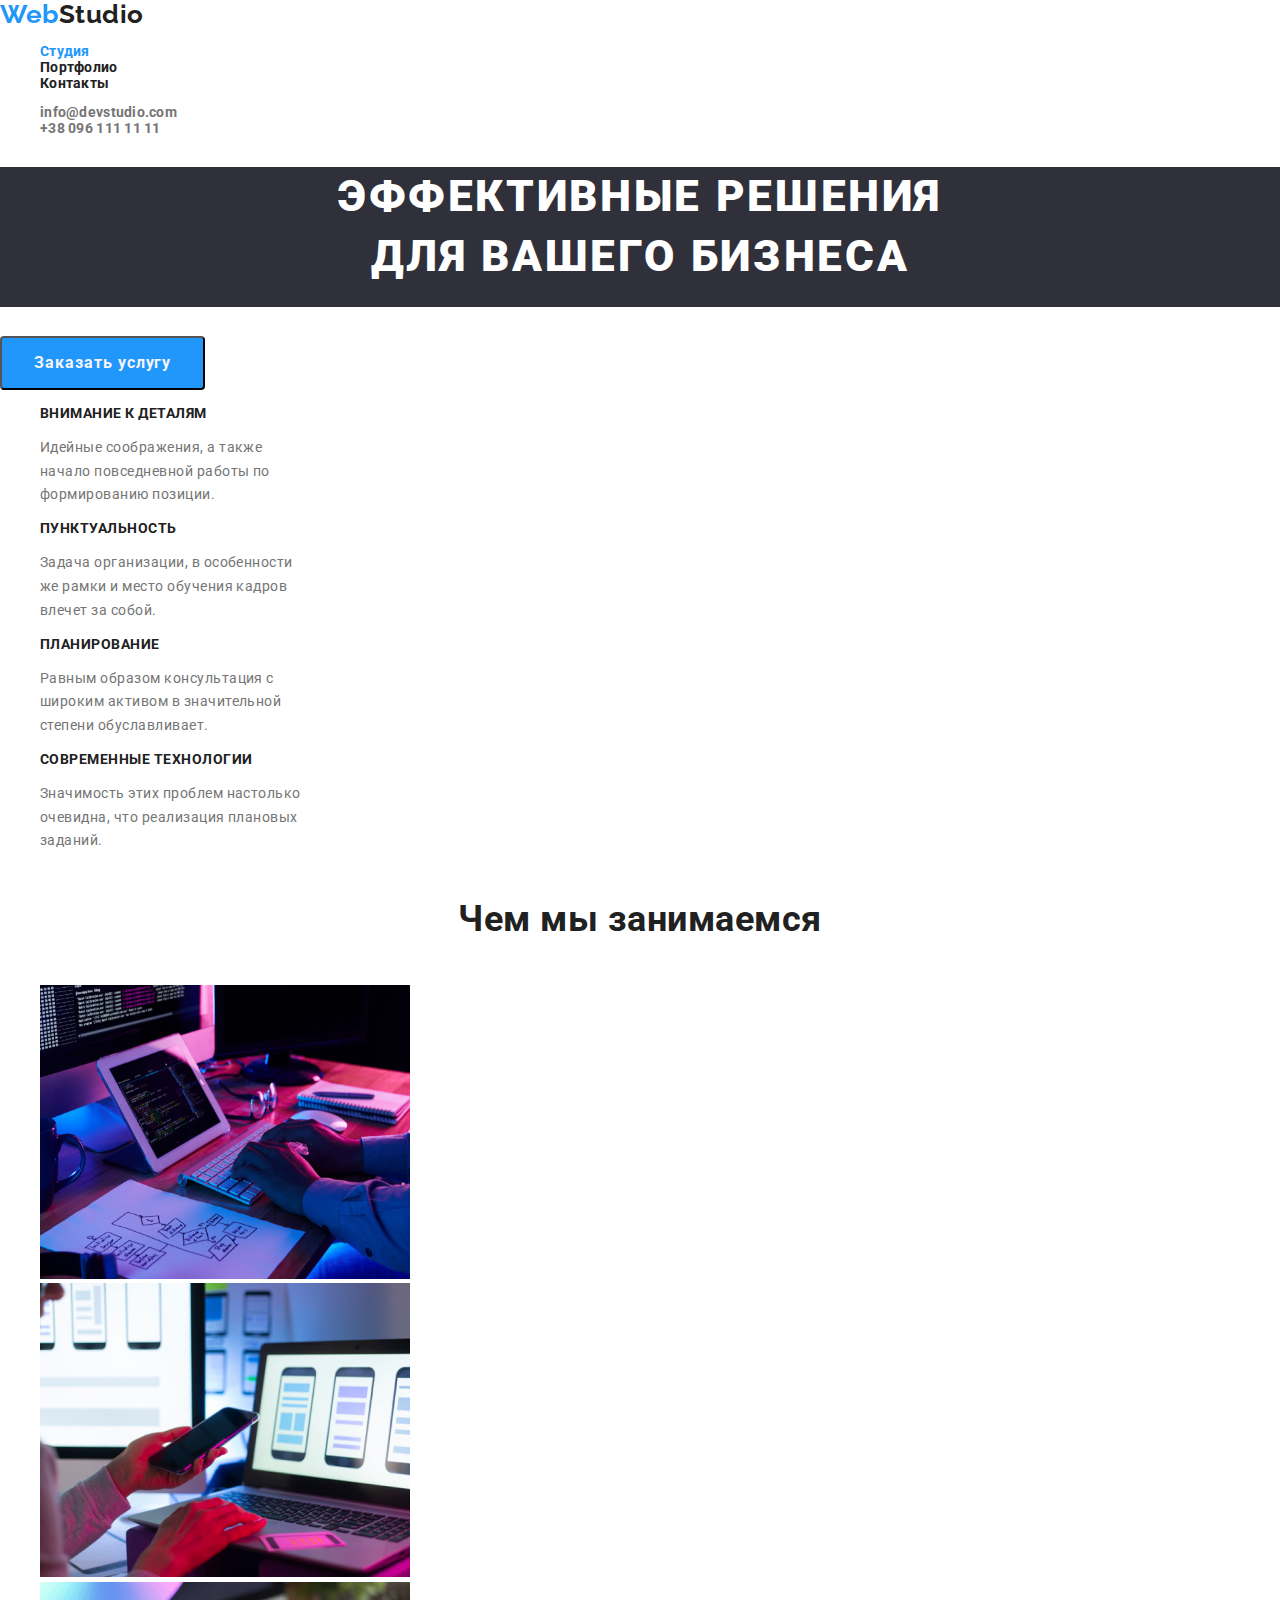
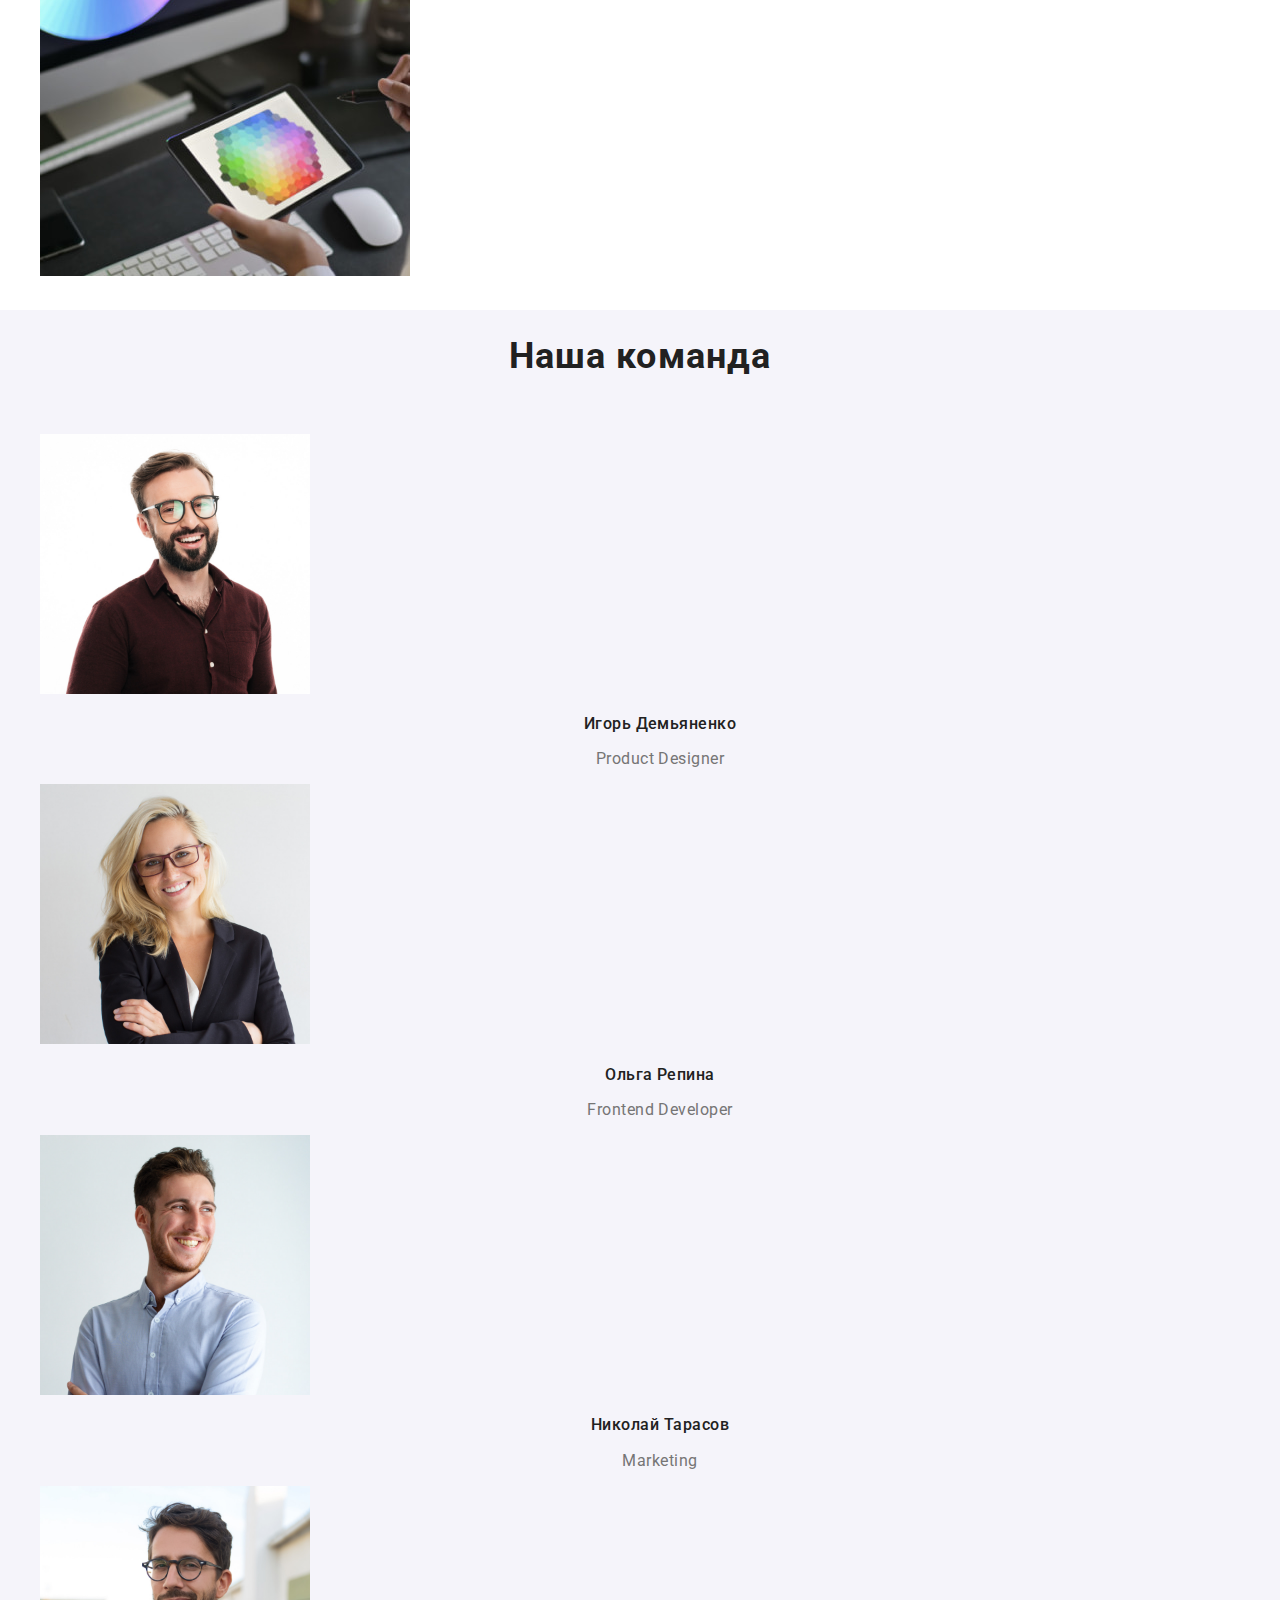
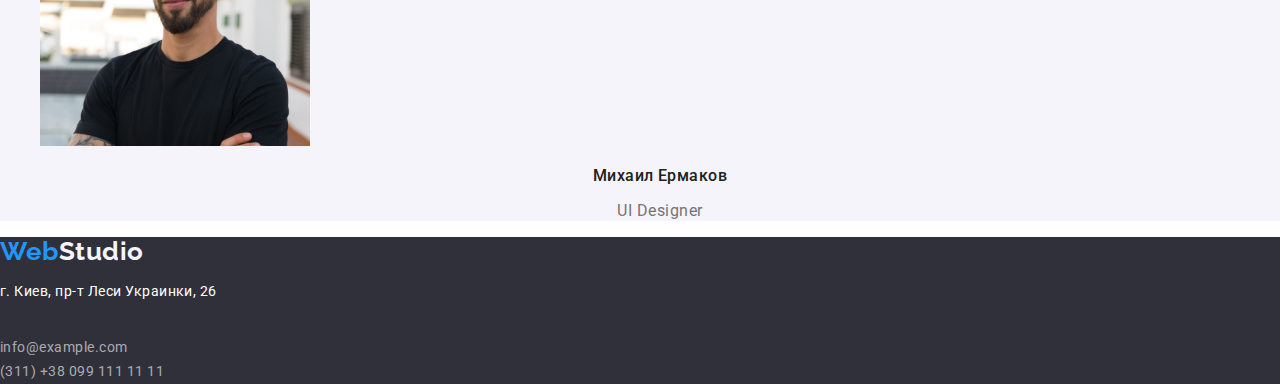
==== docs/index.html @ b43b38a8 "Initial commit" ====
<!DOCTYPE html>
<html lang="ru">
  <head>
    <meta charset="UTF-8" />
    <meta http-equiv="X-UA-Compatible" content="IE=edge" />
    <meta name="viewport" content="width=device-width, initial-scale=1.0" />
    <title>Document</title>
    <link rel="preconnect" href="https://fonts.googleapis.com" />
    <link rel="preconnect" href="https://fonts.gstatic.com" crossorigin />
    <link
      href="https://fonts.googleapis.com/css2?family=Raleway:wght@700&family=Roboto:wght@400;500;700;900&display=swap"
      rel="stylesheet"
    />
    <link
    href="https://cdnjs.cloudflare.com/ajax/libs/modern-normalize/1.1.0/modern-normalize.min.css"
    rel="stylesheet"
  />
    <link rel="stylesheet" href="./css/style.css" />
    <link rel="stylesheet" href="./css/main.css" />
    <link rel="preconnect" href="https://fonts.googleapis.com" />
  </head>
  <body class="body">
    <!-- Шапка сайта -->
    <header class="page-header">
      <nav class="site-nav list">
        <a href="./index.html" class="logo">
          <span class="logo-element">Web</span>Studio
        </a>
        <ul class="list">
          <li>
            <a href="./portfolio.html" class="link current">Студия</a>
          </li>
          <li>
            <a href="./portfolio.html" class="link">Портфолио</a>
          </li>
          <li><a href="#address" class="link">Контакты</a></li>
        </ul>
      </nav>
      <ul class="list">
        <li class="link-contact">
          <a href="mailto:info@devstudio.com">info@devstudio.com</a>
        </li>
        <li class="link-contact">
          <a href="tell:+380961111111">+38 096 111 11 11</a>
        </li>
      </ul>
    </header>
    <!-- Герой -->
    <main>
      <section class="hero">
        <h1 class="hero-title">Эффективные решения <br />для вашего бизнеса</h1>
        <button class="button">Заказать услугу</button>
      </section>
      <!-- Преимущества -->
      <section class="section">
        <ul>
          <li>
            <h3 class="section-title">Внимание к деталям</h3>
            <p class="title">
              Идейные соображения, а также<br />
              начало повседневной работы по<br />
              формированию позиции.
            </p>
          </li>
          <li>
            <h3 class="section-title">Пунктуальность</h3>
            <p class="title">
              Задача организации, в особенности<br />
              же рамки и место обучения кадров<br />
              влечет за собой.
            </p>
          </li>
          <li>
            <h3 class="section-title">Планирование</h3>
            <p class="title">
              Равным образом консультация с<br />
              широким активом в значительной<br />
              степени обуславливает.
            </p>
          </li>
          <li>
            <h3 class="section-title">Современные технологии</h3>
            <p class="title">
              Значимость этих проблем настолько<br />
              очевидна, что реализация плановых<br />
              заданий.
            </p>
          </li>
        </ul>
      </section>
      <!-- Примеры работ -->
      <section class="section">
        <h2 class="service">Чем мы занимаемся</h2>
        <ul>
          <li>
            <img
              src="./img/img.jpg"
              alt="Бекенд и фроненд"
              height="294"
              width="370"
            />
          </li>
          <li>
            <img
              src="./img/box2.jpg"
              alt="Лендинг сайтов"
              height="294"
              width="370"
            />
          </li>
          <li>
            <img
              src="./img/box3.jpg"
              alt="Подбор цветовой палитры"
              height="294"
              width="370"
            />
          </li>
        </ul>
      </section>
      <!-- Наша команда -->
      <section class="team">
        <h2 class="team-title">Наша команда</h2>
        <ul class="team-name">
          <li>
            <img
              src="./img/imghero1.jpg"
              alt="Демьяненко"
              height="260"
              width="270"
            />
            <h3 class="name-title">Игорь Демьяненко</h3>
            <p class="team-job-position">Product Designer</p>
            <ul>
              <li><a href=""></a></li>
              <li><a href=""></a></li>
              <li></li>
            </ul>
          </li>
          <li>
            <img
              src="./img/imghero2.jpg"
              alt="Репина"
              height="260"
              width="270"
            />
            <h3 class="name-title">Ольга Репина</h3>
            <p class="team-job-position">Frontend Developer</p>
            <ul>
              <li></li>
              <li></li>
              <li></li>
            </ul>
          </li>
          <li>
            <img
              src="./img/imghero3.jpg"
              alt="Тарасов"
              height="260"
              width="270"
            />
            <h3 class="name-title">Николай Тарасов</h3>
            <p class="team-job-position">Marketing</p>
            <ul>
              <li></li>
              <li></li>
              <li></li>
            </ul>
          </li>
          <li>
            <img src="./img/hero4.jpg" alt="Ермаков" height="260" width="270" />
            <h3 class="name-title">Михаил Ермаков</h3>
            <p class="team-job-position">UI Designer</p>
            <ul>
              <li></li>
              <li></li>
              <li></li>
            </ul>
          </li>
        </ul>
      </section>
    </main>
    <!-- Футер -->
    <footer>
      <a href="./index.html" class="logo-footer logo">
        <span class="logo-element">Web</span>Studio
      </a>
      <address id="address">
        <p class="address-place">г. Киев, пр-т Леси Украинки, 26</p>
        <br />
        <a href="mailto:info@example.com" class="address">info@example.com</a
        ><br />
        <a href="tel:+380991111111" class="address">(311) +38 099 111 11 11</a>
      </address>
    </footer>
  </body>
</html>
---- docs/css/style.css ----
:root {
   /* background: #FFFFFF;
   background: #212121;
   background: #FFFFFF;
   background: #757575;
   background: #2196F3;
   background: #EEEEEE;
   background: #000000;
   background: #F5F4FA;
   background: #FFFFFF99;
   background: #2F303A;
   background: #ECECEC;
   background: #188CE8;
    */
   --main-font: roboto, sans-serif;
   --secondary-font: raleway, sans-serif;
   --primary-text-color: #212121;
   --secondary-text-color: #757575;
   --title-text-color: #212121;
   --secondary-background-color: #2F303A;
   --accent-color: #2196Fb;
   --primary-white-color: #F5F4FA;
   --background-main-white: #ffffff;
   --address-color: rgba(255, 255, 255, 0.6);
   --hover-button-color: #188CE8;
   --secondary-button-color: #F5F4FA;

}

/* Header */
body {
   font-family: var(--main-font);
   color: var(--primary-text-color);
   background-color: #ffffff;
   letter-spacing: 0.03em; ;
}

.site-nav {
   list-style-type: none;
   font-style: normal;
   font-weight: 500;
   font-size: 14px;
   line-height: 1.14;
   color: var(--title-text-color);

}

a.page-header {
   text-decoration: none;
   display: flex;
   align-items: center;
}

li {
   list-style: none;

}

a {
   color: var(--primary-text-color);
   text-decoration: none;
}

/* Button style */
.button {
   padding-bottom: 20px;
   display: inline-block;
   border-radius: 4px;
   padding: 10px 32px;
   font-family: Roboto;
   font-weight: 700;
   font-size: 16px;
   line-height: 1.87;
   letter-spacing: 0.06em;
   background: var(--accent-color);
   color: var(--primary-white-color);
   cursor: pointer;
}

.button:hover,
.button:focus {
   background: var(--hover-button-color);
   color: var(--primary-white-color);

}

.button.current {
   background-color: var(--accent-color);
}

.filter-button {
   display: inline-block;
   border: 0px;
   border-radius: 4px;
   padding: 6px 22px;
   font-family: Roboto;
   font-weight: 500;
   font-size: 16px;
   line-height: 1.62;
   letter-spacing: 0.03em;
   background: var(--primary-white-color);
   color: var(--primary-text-color);
   cursor: pointer;
}

.filter-button:hover,
.filter-button:focus {
   background: var(--hover-button-color);
   color: var(--primary-white-color);
}

.filter-button.current {
   background-color: var(--accent-color);
}

/* Logo style */

.logo {
   text-decoration: none;
   font-family: var(--secondary-font);
   font-weight: bold;
   font-size: 26px;
   line-height: 1.14;
   letter-spacing: 0.5px;
}

.logo-element {
   color: var(--accent-color);
}

.list {
   font-weight: bold;
   color: var(--primary-text-color);
   font-size: 14px;
   line-height: 1.14;
   letter-spacing: 0.02em;
}

.list:hover,
.list:focus {
   color: #2196Fb;
}


.hero-title {
   padding-bottom: 20px;
   font-weight: 900;
   font-size: 44px;
   line-height: 1.36;
   text-align: center;
   letter-spacing: 0.06em;
   text-transform: uppercase;
   color: var(--background-main-white);
   background-color: var(--secondary-background-color);
 
}
 .section {
    letter-spacing:  0.03em ;

 }
.section-title {
   font-weight: bold;
   font-size: 14px;
   line-height: 1.14;
   text-transform: uppercase;
}

.title {
   color: var(--secondary-text-color);
   font-size: 14px;
   line-height: 1.7;
}

.service {
   font-weight: bold;
   font-size: 36px;
   line-height: 2;
   text-align: center;
}

.link {
   color: var(--title-text-color) ;
   letter-spacing: 0.02em;
}

.link:hover,
.link:focus {
   color: var(--accent-color);
}

.link.current {
   color: var(--accent-color);
}


.link-contact a {
   color: var(--secondary-text-color);
   font-weight: bold;
}

.link-contact:hover,
.link-contact:focus {
   color: var(--accent-color);
}

.link-contact.current {
   color: var(--accent-color);
}

.team {
   background-color: var(--primary-white-color);
   letter-spacing: 0.03em;
}

.team-title {
   font-style: normal;
   font-weight: bold;
   font-size: 36px;
   line-height: 2.6;
   text-align: center;
   letter-spacing: 0.03em;
}

.name-title {
   font-weight: 500;
   font-size: 16px;
   line-height: 1.2;
   text-align: center;
}


.team-job-position {
   color: var(--secondary-text-color);
   font-size: 16px;
   line-height: 1.2;
   text-align: center;
}

/* Footer */
.address-place {
   color: var(--background-main-white);
   font-size: 14px;
   line-height: 1.7;
   font-style: normal;
}

.address {
   font-size: 14px;
   line-height: 1.7;
   color: var(--address-color);
   text-decoration: none;
   font-style: normal;
}
.logo-footer {
   color: var(--primary-white-color);
}
footer {
   color: var(--primary-white-color);
   background-color: var(--secondary-background-color);
   font-family: roboto;
   letter-spacing:  0.03em;
   font-style: normal;
}

/* Portfolio style */
.portfolio-title {
   font-weight: bold;
   font-size: 18px;
   line-height: 2;
   letter-spacing: 0.06em ;
}

.subtitle {
   font-size: 16px;
   line-height: 1.8;
   color: var(--secondary-text-color);
   letter-spacing:  0.03em;
}
.visually-hidden {
   position: absolute;
   width: 1px;
   height: 1px;
   margin: -1px;
   border: 0;
   padding: 0;
   
   white-space: nowrap;
   clip-path: inset(100%);
   clip: rect(0 0 0 0);
   overflow: hidden;
 }
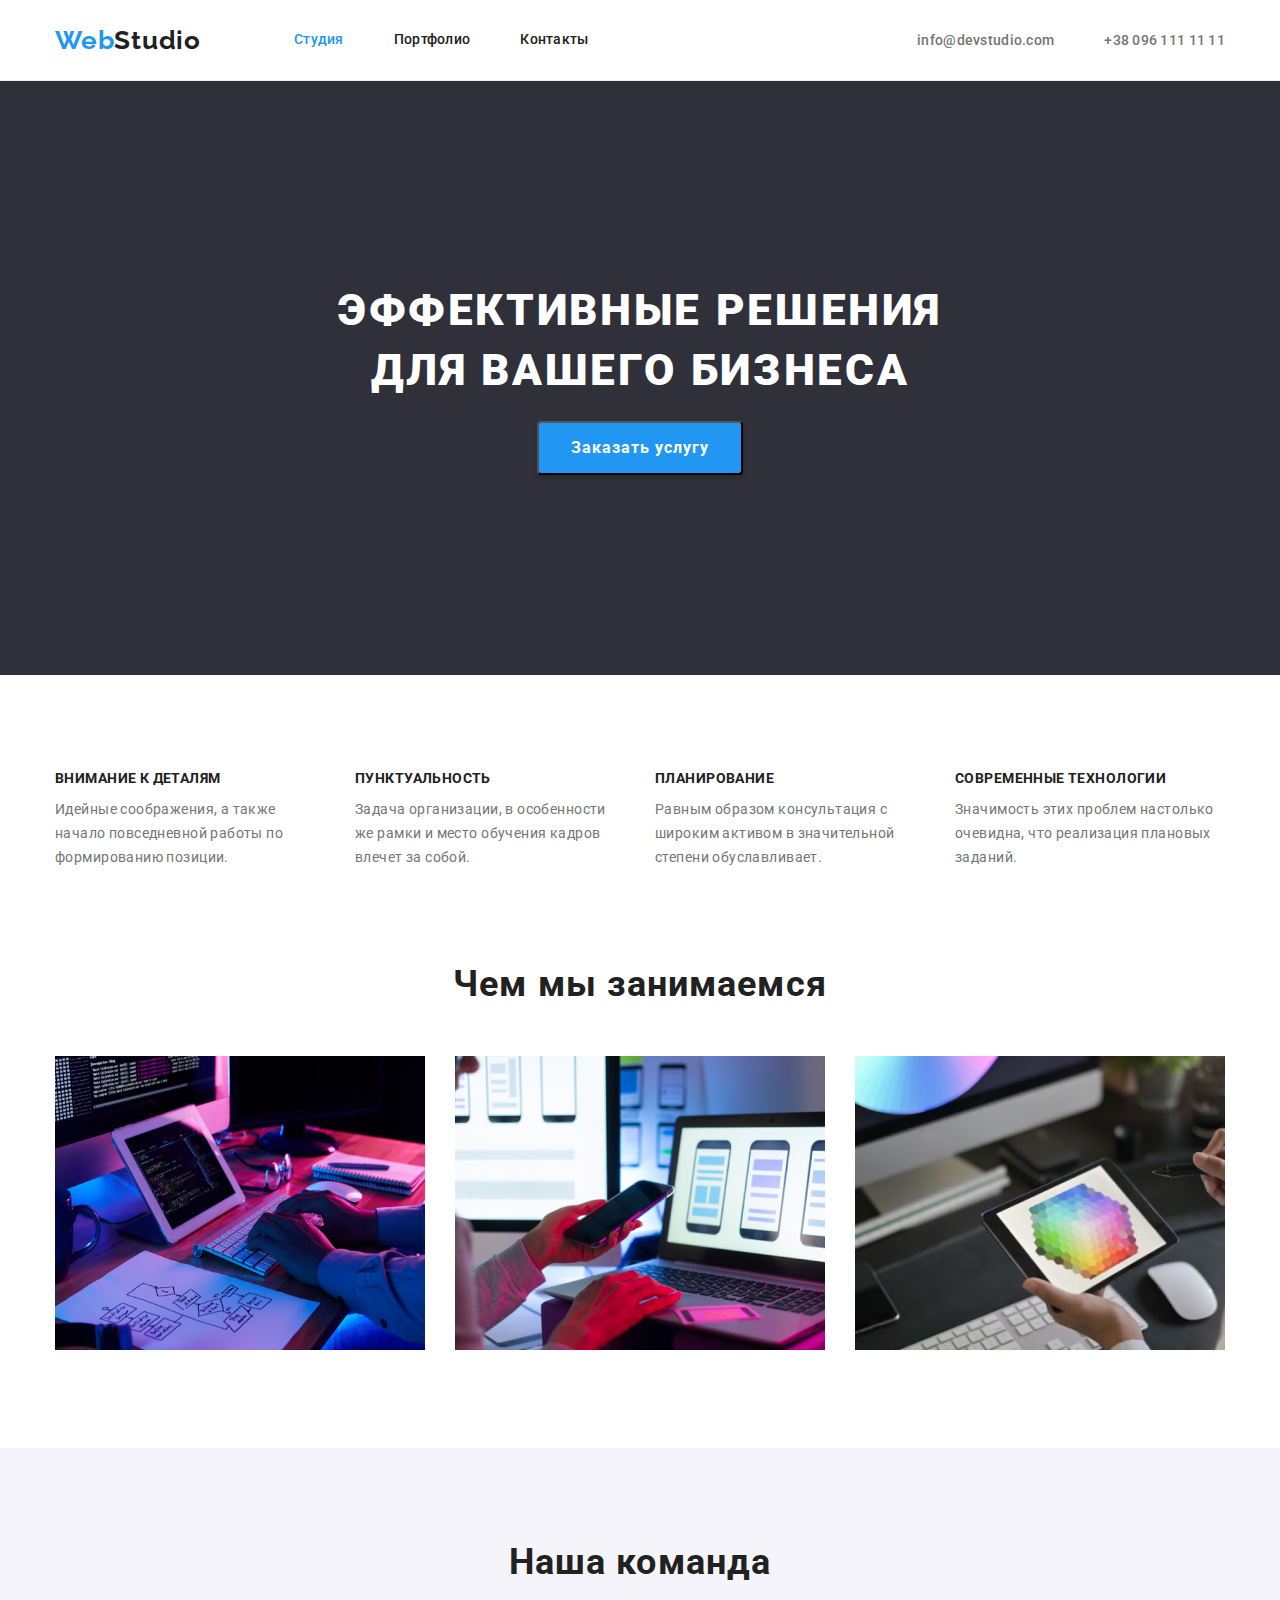
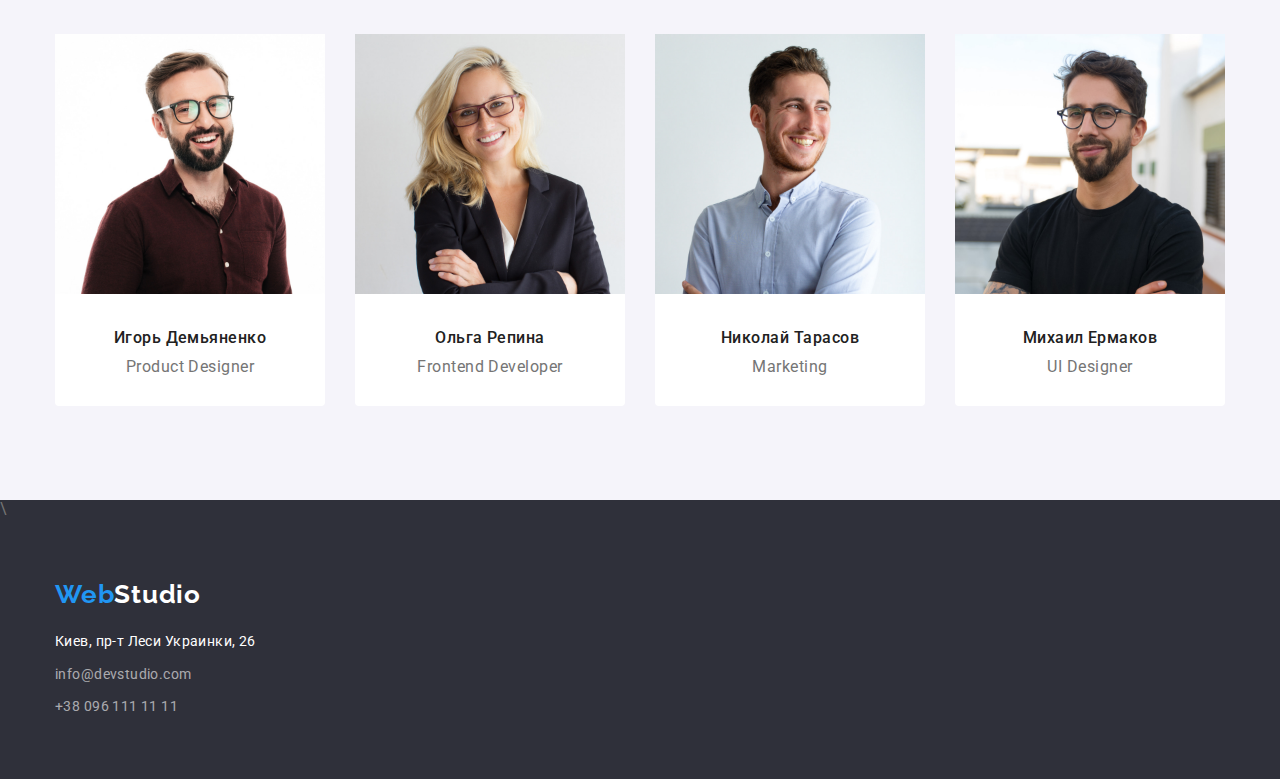
==== commit b78980dd: "position remake" ====
--- a/docs/index.html
+++ b/docs/index.html
@@ -16,182 +16,207 @@
     rel="stylesheet"
   />
     <link rel="stylesheet" href="./css/style.css" />
-    <link rel="stylesheet" href="./css/main.css" />
-    <link rel="preconnect" href="https://fonts.googleapis.com" />
   </head>
-  <body class="body">
+  <body class="pages">
     <!-- Шапка сайта -->
     <header class="page-header">
-      <nav class="site-nav list">
-        <a href="./index.html" class="logo">
-          <span class="logo-element">Web</span>Studio
+      <div class="main-nav conteiner">
+      <nav class="nav-content">
+        <a href="./index.html" lang="en" class="logo logo-header link">
+          <span class="logo-accent">Web</span>Studio
         </a>
-        <ul class="list">
-          <li>
-            <a href="./portfolio.html" class="link current">Студия</a>
-          </li>
-          <li>
-            <a href="./portfolio.html" class="link">Портфолио</a>
-          </li>
-          <li><a href="#address" class="link">Контакты</a></li>
+        <ul class=" nav-list list">
+          <li class="nav-item">
+            <a href="./portfolio.html" class="nav-link link current">Студия</a>
+          </li>
+          <li class="nav-item">
+            <a href="./portfolio.html" class="nav-link link">Портфолио</a>
+          </li>
+          <li class="nav-item"><a href="#address" class="nav-link link">Контакты
+          </a>
+        </li>
         </ul>
       </nav>
-      <ul class="list">
-        <li class="link-contact">
-          <a href="mailto:info@devstudio.com">info@devstudio.com</a>
+      <ul class="info-list list">
+        <li class="info-item">
+          <a href="mailto:info@devstudio.com" class=" info-link link">info@devstudio.com</a>
         </li>
-        <li class="link-contact">
-          <a href="tell:+380961111111">+38 096 111 11 11</a>
+        <li class="info-item list">
+          <a href="tell:+380961111111" class="info-link link">+38 096 111 11 11</a>
         </li>
       </ul>
+    </div>
     </header>
-    <!-- Герой -->
-    <main>
-      <section class="hero">
-        <h1 class="hero-title">Эффективные решения <br />для вашего бизнеса</h1>
-        <button class="button">Заказать услугу</button>
+    <main> 
+      <!-- Герой -->
+      <section class="hero section">
+        <div class="conteiner">
+          <div class="hero-content">
+            <h1 class="hero-title">Эффективные решения <br />для вашего бизнеса</h1>
+            <button type="button" class="hero-button">Заказать услугу</button>
+          </div>
+        </div>
       </section>
       <!-- Преимущества -->
       <section class="section">
-        <ul>
-          <li>
-            <h3 class="section-title">Внимание к деталям</h3>
-            <p class="title">
+        <div class="conteiner">
+          <h2 class="visually-hidden">Наши преимущества</h2>
+        <ul class="advantage-list list">
+          <li class="advantage-item"">
+            <h3 class="advantage-title">Внимание к деталям</h3>
+            <p class="advantage-text">
               Идейные соображения, а также<br />
               начало повседневной работы по<br />
               формированию позиции.
             </p>
           </li>
-          <li>
-            <h3 class="section-title">Пунктуальность</h3>
-            <p class="title">
+          <li class="advantage-item"">
+            <h3 class="advantage-title">Пунктуальность</h3>
+            <p class="advantage-text">
               Задача организации, в особенности<br />
               же рамки и место обучения кадров<br />
               влечет за собой.
             </p>
           </li>
-          <li>
-            <h3 class="section-title">Планирование</h3>
-            <p class="title">
+          <li class="advantage-item"">
+            <h3 class="advantage-title">Планирование</h3>
+            <p class="advantage-text">
               Равным образом консультация с<br />
               широким активом в значительной<br />
               степени обуславливает.
             </p>
           </li>
-          <li>
-            <h3 class="section-title">Современные технологии</h3>
-            <p class="title">
+          <li class="advantage-item"">
+            <h3 class="advantage-title">Современные технологии</h3>
+            <p class="advantage-text">
               Значимость этих проблем настолько<br />
               очевидна, что реализация плановых<br />
               заданий.
             </p>
           </li>
         </ul>
+      </div>
       </section>
       <!-- Примеры работ -->
       <section class="section">
-        <h2 class="service">Чем мы занимаемся</h2>
-        <ul>
-          <li>
+        <div class=" main-about conteiner">
+        <h2 class="about-title">Чем мы занимаемся</h2>
+        <ul class="about-list list">
+          <li class="about-item">
+            <a href="" class="link">
             <img
               src="./img/img.jpg"
               alt="Бекенд и фроненд"
               height="294"
               width="370"
-            />
-          </li>
-          <li>
+            /></a>
+          </li>
+          <li class="about-item">
+            <a href="" class="link"></a>
             <img
               src="./img/box2.jpg"
               alt="Лендинг сайтов"
               height="294"
               width="370"
-            />
-          </li>
-          <li>
+            /></a>
+          </li>
+          <li class="about-item">
+            <a href="" class="link"></a>
             <img
               src="./img/box3.jpg"
               alt="Подбор цветовой палитры"
               height="294"
               width="370"
-            />
-          </li>
-        </ul>
+            /></a>
+          </li>
+        </ul>
+      </div>
       </section>
       <!-- Наша команда -->
-      <section class="team">
+      <section class="team section">
+        <div class="conteiner">
         <h2 class="team-title">Наша команда</h2>
-        <ul class="team-name">
-          <li>
+        <ul class="team-list list">
+          <li class="team-item">
             <img
               src="./img/imghero1.jpg"
               alt="Демьяненко"
               height="260"
               width="270"
             />
-            <h3 class="name-title">Игорь Демьяненко</h3>
-            <p class="team-job-position">Product Designer</p>
-            <ul>
-              <li><a href=""></a></li>
-              <li><a href=""></a></li>
-              <li></li>
-            </ul>
-          </li>
-          <li>
+            <h3 class="team-name">Игорь Демьяненко</h3>
+            <p lang="en" class="team-post">Product Designer</p>
+            <ul>
+              <li class="list"></li>
+              <li class="list"></li>
+              <li class="list"></li>
+            </ul>
+          </li>
+          <li class="team-item">
             <img
               src="./img/imghero2.jpg"
               alt="Репина"
               height="260"
               width="270"
             />
-            <h3 class="name-title">Ольга Репина</h3>
-            <p class="team-job-position">Frontend Developer</p>
-            <ul>
-              <li></li>
-              <li></li>
-              <li></li>
-            </ul>
-          </li>
-          <li>
+            <h3 class="team-name">Ольга Репина</h3>
+            <p lang="en" class="team-post">Frontend Developer</p>
+            <ul>
+              <li class="list"></li>
+              <li class="list"></li>
+              <li class="list"></li>
+            </ul>
+          </li>
+          <li class="team-item">
             <img
               src="./img/imghero3.jpg"
               alt="Тарасов"
               height="260"
               width="270"
             />
-            <h3 class="name-title">Николай Тарасов</h3>
-            <p class="team-job-position">Marketing</p>
-            <ul>
-              <li></li>
-              <li></li>
-              <li></li>
-            </ul>
-          </li>
-          <li>
+            <h3 class="team-name">Николай Тарасов</h3>
+            <p lang="en" class="team-post">Marketing</p>
+            <ul>
+              <li class="list"></li>
+              <li class="list"></li>
+              <li class="list"></li>
+            </ul>
+          </li>
+          <li class="team-item">
             <img src="./img/hero4.jpg" alt="Ермаков" height="260" width="270" />
-            <h3 class="name-title">Михаил Ермаков</h3>
-            <p class="team-job-position">UI Designer</p>
-            <ul>
-              <li></li>
-              <li></li>
-              <li></li>
-            </ul>
-          </li>
-        </ul>
-      </section>
+            <h3 class="team-name">Михаил Ермаков</h3>
+            <p lang="en" class="team-post">UI Designer</p>
+            <ul>
+              <li class="list"></li>
+              <li class="list"></li>
+              <li class="list"></li>
+            </ul>
+          </li>
+        </ul>  
+      </div>
+      </section>
+  
     </main>
     <!-- Футер -->
-    <footer>
-      <a href="./index.html" class="logo-footer logo">
-        <span class="logo-element">Web</span>Studio
+    <footer class="footer"> \
+  <div class=" conteiner">
+      <a href="./index.html" lang="en" class="logo logo-footer link">
+        <span class="logo-accent">Web</span>Studio
       </a>
-      <address id="address">
-        <p class="address-place">г. Киев, пр-т Леси Украинки, 26</p>
-        <br />
-        <a href="mailto:info@example.com" class="address">info@example.com</a
-        ><br />
-        <a href="tel:+380991111111" class="address">(311) +38 099 111 11 11</a>
-      </address>
+      <address id="address" class="address">
+        <ul class="address-list list">
+            <li class="address-item">
+                <a href="" class="address-link link">Киев, пр-т Леси Украинки, 26</a>
+            </li>
+            <li class="address-item">
+                <a href="mailto:info@devstudio.com" lang="en" class="address-link info link">info@devstudio.com</a>
+            </li>
+            <li class="address-item">
+                <a href="tel:+380961111111" class="address-link info link">+38 096 111 11 11</a>
+            </li>
+        </ul>
+    </address>
+  </div>
     </footer>
   </body>
 </html>
--- a/docs/css/style.css
+++ b/docs/css/style.css
@@ -1,5 +1,4 @@
-:root {
-   /* background: #FFFFFF;
+  /* background: #FFFFFF;
    background: #212121;
    background: #FFFFFF;
    background: #757575;
@@ -11,83 +10,351 @@
    background: #2F303A;
    background: #ECECEC;
    background: #188CE8;
-    */
+*/
+*,
+*::before,
+*::after {
+    box-sizing: border-box;
+}
+
+:root {
    --main-font: roboto, sans-serif;
    --secondary-font: raleway, sans-serif;
-   --primary-text-color: #212121;
-   --secondary-text-color: #757575;
+   --secondary-button-color: #F5F4FA;
+
+   --primary-bg-color: #ffffff;
+   --secondary-bg-color: #f5f4fa;
+   --footer-bg-color: #2f303a;
+
+   --primary-text-color: #757575;
+   --secondary-text-color: #ffffff;
    --title-text-color: #212121;
-   --secondary-background-color: #2F303A;
-   --accent-color: #2196Fb;
-   --primary-white-color: #F5F4FA;
-   --background-main-white: #ffffff;
-   --address-color: rgba(255, 255, 255, 0.6);
+
+   --logo-white-color: #ffffff;
+   --logo-blask-color: #212121;
    --hover-button-color: #188CE8;
-   --secondary-button-color: #F5F4FA;
-
-}
-
-/* Header */
+   --accent-color: #2196f3;
+}
+/*main*/
+.conteiner {
+    margin-left: auto;
+    margin-right: auto;
+    width: 1200px;
+    padding-left: 15px;
+    padding-right: 15px;
+    /* outline: 2px solid red; */
+}
+h1,
+h2,
+h3,
+h4,
+h5,
+h6,
+p {
+    margin: 0;
+}
 body {
    font-family: var(--main-font);
    color: var(--primary-text-color);
-   background-color: #ffffff;
-   letter-spacing: 0.03em; ;
-}
-
-.site-nav {
-   list-style-type: none;
-   font-style: normal;
-   font-weight: 500;
-   font-size: 14px;
-   line-height: 1.14;
-   color: var(--title-text-color);
-
-}
-
-a.page-header {
-   text-decoration: none;
+}
+
+.visually-hidden {
+    position: absolute;
+    width: 1px;
+    height: 1px;
+    margin: -1px;
+    padding: 0;
+    overflow: hidden;
+    border: 0;
+    clip: rect(0 0 0 0);
+}
+.link {
+    text-decoration: none;
+}
+.list {
+    padding: 0px;
+    margin: 0px;
+    list-style-type: none;
+}
+.pages {
+    font-family: var(--main-font);
+
+    background-color: var(--primary-bg-color);
+}
+
+.logo {
+    font-family: var(--secondary-font);
+    font-weight: 700;
+    font-size: 26px;
+    line-height: 1.19;
+    letter-spacing: 0.03em;
+    font-size: 26px;
+}
+.logo-header {
+    color: var(--logo-blask-color);
+}
+.logo-footer {
+    color: var(--logo-white-color);
+}
+
+.logo-accent {
+    color: var(--accent-color);
+}
+
+/*----------Site naw----------*/
+.page-header {
+    border-bottom: 1px solid #ececec;
+}
+
+.main-nav {
+    display: flex;
+    align-items: center;
+    justify-content: space-between;
+}
+
+.nav-content {
+    display: flex;
+    align-items: center;
+}
+
+.nav-list {
    display: flex;
-   align-items: center;
-}
-
-li {
-   list-style: none;
-
-}
-
-a {
-   color: var(--primary-text-color);
-   text-decoration: none;
-}
-
-/* Button style */
-.button {
-   padding-bottom: 20px;
-   display: inline-block;
-   border-radius: 4px;
-   padding: 10px 32px;
-   font-family: Roboto;
-   font-weight: 700;
-   font-size: 16px;
-   line-height: 1.87;
-   letter-spacing: 0.06em;
-   background: var(--accent-color);
-   color: var(--primary-white-color);
-   cursor: pointer;
-}
-
-.button:hover,
-.button:focus {
-   background: var(--hover-button-color);
-   color: var(--primary-white-color);
-
-}
-
-.button.current {
-   background-color: var(--accent-color);
-}
-
+   margin-left: 93px;
+}
+
+.nav-item:not(:last-child) {
+    margin-right: 50px;
+}
+
+.nav-link {
+    display: block;
+    padding-top: 32px;
+    padding-bottom: 32px;
+    font-style: normal;
+    font-weight: 500;
+    font-size: 14px;
+    line-height: 1.14;
+    letter-spacing: 0.02em;
+    color: var(--title-text-color);
+}
+
+.nav-link:hover,
+.nav-link:focus {
+    color: var(--accent-color);
+}
+.nav-link.current {
+    color: var(--accent-color);
+}
+
+.info-list {
+   display: flex;
+}
+
+.info-item:not(:last-child) {
+    margin-right: 50px;
+}
+
+.info-link {
+    /* background-color: tomato; */
+    padding-top: 32px;
+    padding-bottom: 32px;
+    font-style: normal;
+    font-weight: 500;
+    font-size: 14px;
+    line-height: 1.14;
+    letter-spacing: 0.02em;
+    color: var(--primary-text-color);
+}
+
+.info-link:hover,
+.info-link:focus {
+    color: var(--accent-color);
+}
+
+.address {
+    margin-top: 20px;
+}
+.address-item:not(:last-child) {
+    margin-bottom: 9px;
+}
+.address-link {
+    font-style: normal;
+    font-weight: normal;
+    font-size: 14px;
+    line-height: 1.71;
+    letter-spacing: 0.03em;
+    color: var(--secondary-text-color);
+}
+.address-link.info {
+    color: rgba(255, 255, 255, 0.6);
+}
+
+/* index.html */
+
+/* hero */
+.hero.section {
+    max-width: 1600px;
+    margin-left: auto;
+    margin-right: auto;
+    background-color: var(--footer-bg-color);
+}
+
+.hero-content {
+    text-align: center;
+    padding-top: 200px;
+    padding-bottom: 200px;
+}
+.hero-title {
+    padding-bottom: 20px;
+    font-weight: 900;
+    font-size: 44px;
+    line-height: 1.36;
+    text-align: center;
+    letter-spacing: 0.06em;
+    text-transform: uppercase;
+    color: var(--secondary-text-color);
+    font-size: 44px;
+}
+.hero-button {
+    padding-bottom: 20px;
+    display: inline-block;
+    border-radius: 4px;
+    padding: 10px 32px;
+    font-family: Roboto;
+    font-weight: 700;
+    font-size: 16px;
+    line-height: 1.87;
+    letter-spacing: 0.06em;
+    color: var(--secondary-text-color);
+    background-color: var(--accent-color);
+    box-shadow: 0px 4px 4px rgba(0, 0, 0, 0.15);
+    font-size: 16px;
+}
+.hero-button:hover,
+.hero-button:focus {
+    background-color: var(--hover-button-color);
+    cursor: pointer;
+}
+
+/* advantage */
+.advantage-list {
+    padding-top: 94px;
+    display: flex;
+    margin-left: -15px;
+    margin-right: -15px;
+}
+.advantage-item {
+    margin-left: 15px;
+    margin-right: 15px;
+    flex-basis: calc((100% - 120px) / 4);
+}
+
+.advantage-title {
+    margin-bottom: 10px;
+    font-weight: 700;
+    font-size: 14px;
+    line-height: 1.4;
+    letter-spacing: 0.03em;
+    text-transform: uppercase;
+    color: var(--title-text-color);
+}
+.advantage-text {
+    font-weight: normal;
+    font-size: 14px;
+    line-height: 1.71;
+    letter-spacing: 0.03em;
+    color: var(--primary-text-color);
+}
+.main-about {
+    padding-bottom: 94px;
+    padding-top: 94px;
+}
+.about-title {
+    margin-bottom: 50px;
+    font-weight: 700;
+    font-size: 36px;
+    line-height: 1.16;
+    text-align: center;
+    letter-spacing: 0.03em;
+    color: var(--title-text-color);
+}
+
+.about-list {
+    display: flex;
+}
+.about-item:not(:last-child) {
+    margin-right: 30px;
+}
+
+/* team */
+.team .conteiner {
+    padding-top: 94px;
+    padding-bottom: 94px;
+}
+
+.team {
+    background-color: var(--secondary-bg-color);
+}
+.team-title {
+    margin-bottom: 50px;
+    font-weight: 700;
+    font-size: 36px;
+    line-height: 1.16;
+    text-align: center;
+    letter-spacing: 0.03em;
+    color: var(--title-text-color);
+}
+
+.team-list {
+    display: flex;
+}
+
+.team-item {
+    text-align: center;
+    border-bottom-right-radius: 4px;
+    border-bottom-left-radius: 4px;
+    background-color: var(--primary-bg-color);
+}
+.team-item:not(:last-child) {
+    margin-right: 30px;
+}
+
+.team-name {
+    margin-top: 30px;
+    margin-bottom: 10px;
+    font-weight: 500;
+    font-size: 16px;
+    line-height: 1.19;
+    letter-spacing: 0.03em;
+    color: var(--title-text-color);
+}
+.team-post {
+    margin-bottom: 30px;
+    font-weight: 400;
+    font-size: 16px;
+    line-height: 1.19;
+    letter-spacing: 0.03em;
+    color: var(--primary-text-color);
+}
+/*footer*/
+.footer {
+    background-color: var(--footer-bg-color);
+}
+.footer .conteiner {
+    padding-top: 60px;
+    padding-bottom: 60px;
+}
+
+
+/* filter */
+.main-project {
+    padding-top: 94px;
+    padding-bottom: 94px;
+}
+.filter {
+    text-align: center;
+    padding-bottom: 50px;
+}
 .filter-button {
    display: inline-block;
    border: 0px;
@@ -98,194 +365,60 @@
    font-size: 16px;
    line-height: 1.62;
    letter-spacing: 0.03em;
-   background: var(--primary-white-color);
-   color: var(--primary-text-color);
-   cursor: pointer;
-}
-
-.filter-button:hover,
-.filter-button:focus {
-   background: var(--hover-button-color);
-   color: var(--primary-white-color);
-}
-
-.filter-button.current {
-   background-color: var(--accent-color);
-}
-
-/* Logo style */
-
-.logo {
-   text-decoration: none;
-   font-family: var(--secondary-font);
-   font-weight: bold;
-   font-size: 26px;
-   line-height: 1.14;
-   letter-spacing: 0.5px;
-}
-
-.logo-element {
-   color: var(--accent-color);
-}
-
-.list {
-   font-weight: bold;
-   color: var(--primary-text-color);
-   font-size: 14px;
-   line-height: 1.14;
-   letter-spacing: 0.02em;
-}
-
-.list:hover,
-.list:focus {
-   color: #2196Fb;
-}
-
-
-.hero-title {
-   padding-bottom: 20px;
-   font-weight: 900;
-   font-size: 44px;
-   line-height: 1.36;
+   background-color: var(--secondary-bg-color);
+   color: var(--title-text-color);
+}
+.filter-button:focus,
+.filter-button:hover {
+    background-color: var(--accent-color);
+    color: var(--secondary-text-color);
+}
+.filter-button:not(:last-child) {
+    margin-right: 8px;
+}
+.filter-list {
    text-align: center;
-   letter-spacing: 0.06em;
-   text-transform: uppercase;
-   color: var(--background-main-white);
-   background-color: var(--secondary-background-color);
- 
-}
- .section {
-    letter-spacing:  0.03em ;
-
- }
-.section-title {
-   font-weight: bold;
-   font-size: 14px;
-   line-height: 1.14;
-   text-transform: uppercase;
-}
-
-.title {
-   color: var(--secondary-text-color);
-   font-size: 14px;
-   line-height: 1.7;
-}
-
-.service {
-   font-weight: bold;
-   font-size: 36px;
-   line-height: 2;
-   text-align: center;
-}
-
-.link {
-   color: var(--title-text-color) ;
-   letter-spacing: 0.02em;
-}
-
-.link:hover,
-.link:focus {
-   color: var(--accent-color);
-}
-
-.link.current {
-   color: var(--accent-color);
-}
-
-
-.link-contact a {
-   color: var(--secondary-text-color);
-   font-weight: bold;
-}
-
-.link-contact:hover,
-.link-contact:focus {
-   color: var(--accent-color);
-}
-
-.link-contact.current {
-   color: var(--accent-color);
-}
-
-.team {
-   background-color: var(--primary-white-color);
-   letter-spacing: 0.03em;
-}
-
-.team-title {
-   font-style: normal;
-   font-weight: bold;
-   font-size: 36px;
-   line-height: 2.6;
-   text-align: center;
-   letter-spacing: 0.03em;
-}
-
-.name-title {
-   font-weight: 500;
-   font-size: 16px;
-   line-height: 1.2;
-   text-align: center;
-}
-
-
-.team-job-position {
-   color: var(--secondary-text-color);
-   font-size: 16px;
-   line-height: 1.2;
-   text-align: center;
-}
-
-/* Footer */
-.address-place {
-   color: var(--background-main-white);
-   font-size: 14px;
-   line-height: 1.7;
-   font-style: normal;
-}
-
-.address {
-   font-size: 14px;
-   line-height: 1.7;
-   color: var(--address-color);
-   text-decoration: none;
-   font-style: normal;
-}
-.logo-footer {
-   color: var(--primary-white-color);
-}
-footer {
-   color: var(--primary-white-color);
-   background-color: var(--secondary-background-color);
-   font-family: roboto;
-   letter-spacing:  0.03em;
-   font-style: normal;
-}
-
-/* Portfolio style */
-.portfolio-title {
-   font-weight: bold;
-   font-size: 18px;
-   line-height: 2;
-   letter-spacing: 0.06em ;
-}
-
-.subtitle {
-   font-size: 16px;
-   line-height: 1.8;
-   color: var(--secondary-text-color);
-   letter-spacing:  0.03em;
-}
-.visually-hidden {
-   position: absolute;
-   width: 1px;
-   height: 1px;
-   margin: -1px;
-   border: 0;
-   padding: 0;
-   
-   white-space: nowrap;
-   clip-path: inset(100%);
-   clip: rect(0 0 0 0);
-   overflow: hidden;
- }+   list-style: none;
+  display: flex;
+  flex-wrap: wrap;
+  justify-content: center;
+
+}
+.filter-item {
+   padding: 8px;
+}
+
+/* project*/
+
+.project-list {
+    display: flex;
+    flex-wrap: wrap;
+    margin: -15px;
+}
+.project-item {
+    outline: 1px solid #eeeeee;
+    margin: 15px;
+    flex-basis: calc((100% - 90px) / 3);
+}
+
+.project-name {
+    padding-left: 24px;
+    padding-right: 24px;
+    padding-top: 20px;
+    padding-bottom: 4px;
+    font-weight: 700;
+    font-size: 18px;
+    line-height: 2;
+    letter-spacing: 0.06em;
+    color: var(--title-text-color);
+}
+.project-type {
+    padding-left: 24px;
+    padding-right: 24px;
+    padding-bottom: 20px;
+    font-weight: 400;
+    font-size: 16px;
+    line-height: 1.87;
+    letter-spacing: 0.03em;
+    color: var(--primary-text-color);
+}
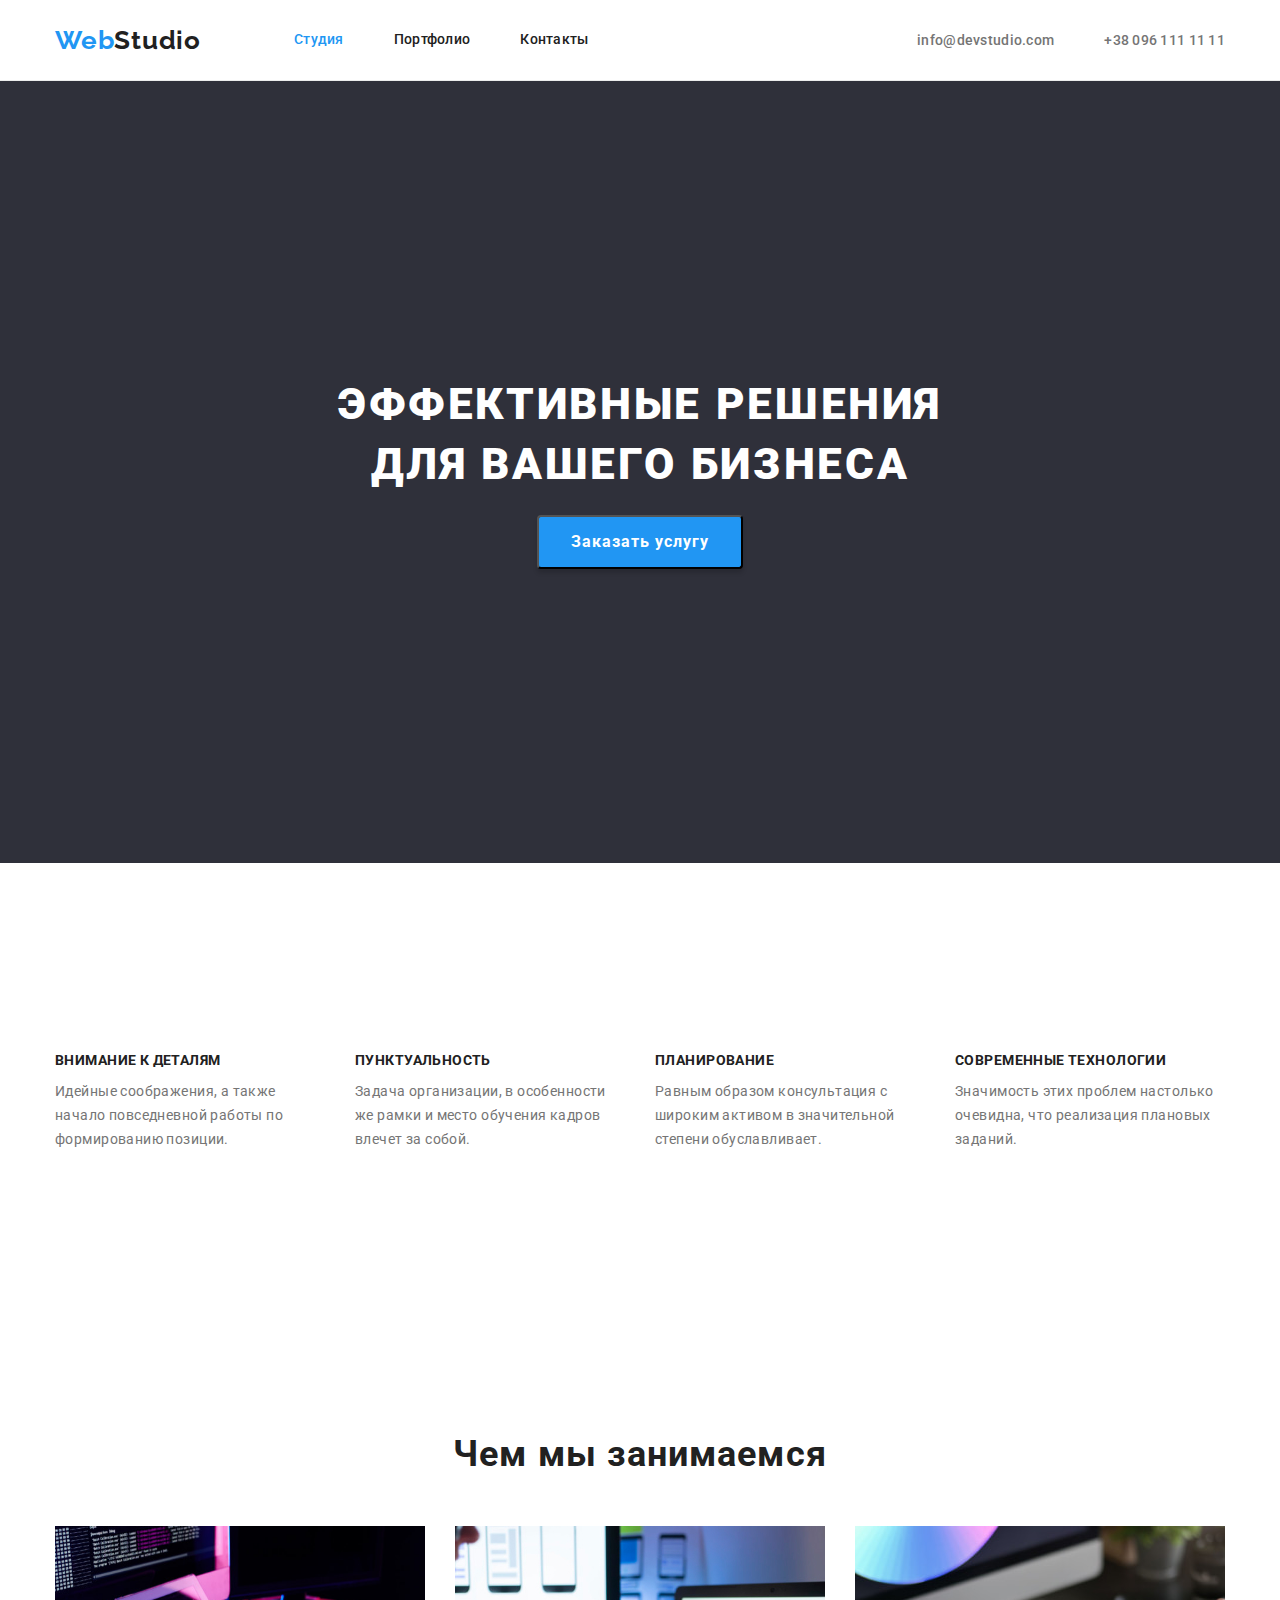
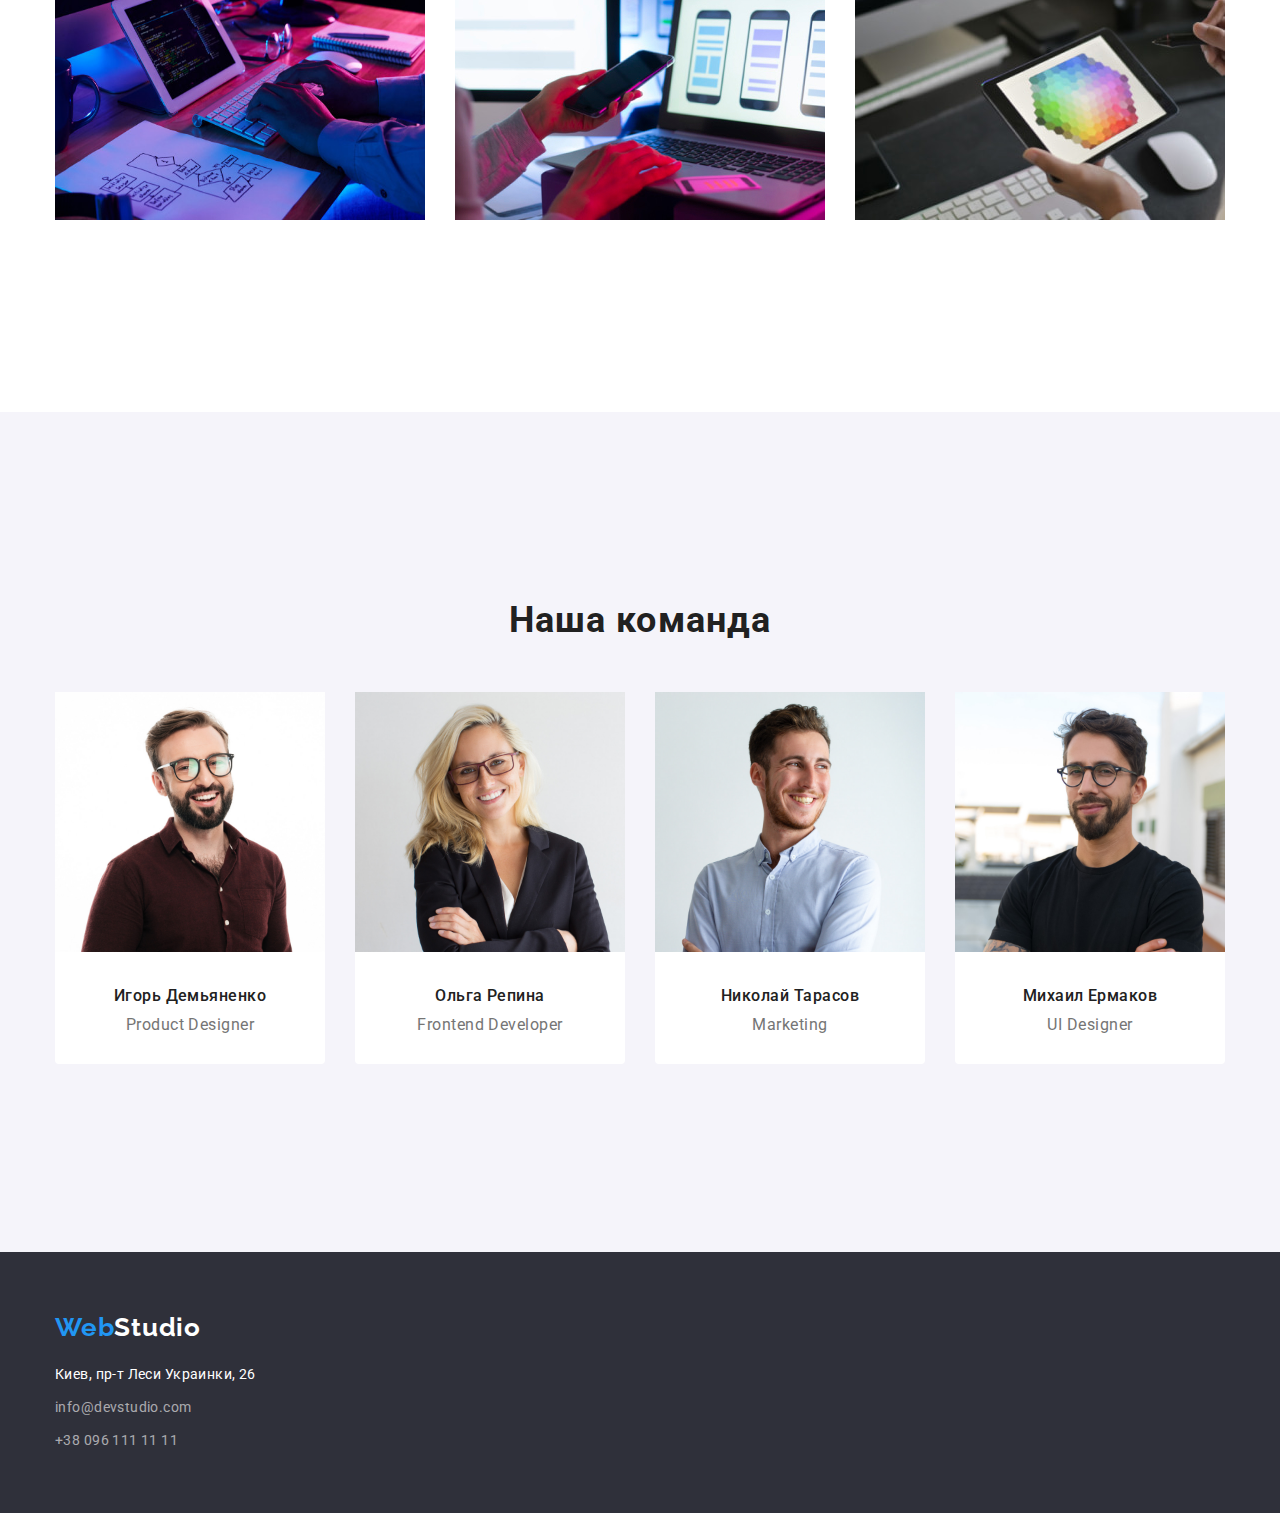
==== commit 2af3beb6: "+" ====
--- a/docs/index.html
+++ b/docs/index.html
@@ -198,7 +198,7 @@
   
     </main>
     <!-- Футер -->
-    <footer class="footer"> \
+    <footer class="footer"> 
   <div class=" conteiner">
       <a href="./index.html" lang="en" class="logo logo-footer link">
         <span class="logo-accent">Web</span>Studio
--- a/docs/css/style.css
+++ b/docs/css/style.css
@@ -1,15 +1,4 @@
-  /* background: #FFFFFF;
-   background: #212121;
-   background: #FFFFFF;
-   background: #757575;
-   background: #2196F3;
-   background: #EEEEEE;
-   background: #000000;
-   background: #F5F4FA;
-   background: #FFFFFF99;
-   background: #2F303A;
-   background: #ECECEC;
-   background: #188CE8;
+
 */
 *,
 *::before,
@@ -43,7 +32,12 @@
     padding-left: 15px;
     padding-right: 15px;
     /* outline: 2px solid red; */
-}
+    
+}
+.section {
+   padding-top: 94px;
+   padding-bottom: 94px;
+ }
 h1,
 h2,
 h3,
@@ -386,6 +380,7 @@
 }
 .filter-item {
    padding: 8px;
+   border-bottom: var(--primary-text-color);
 }
 
 /* project*/
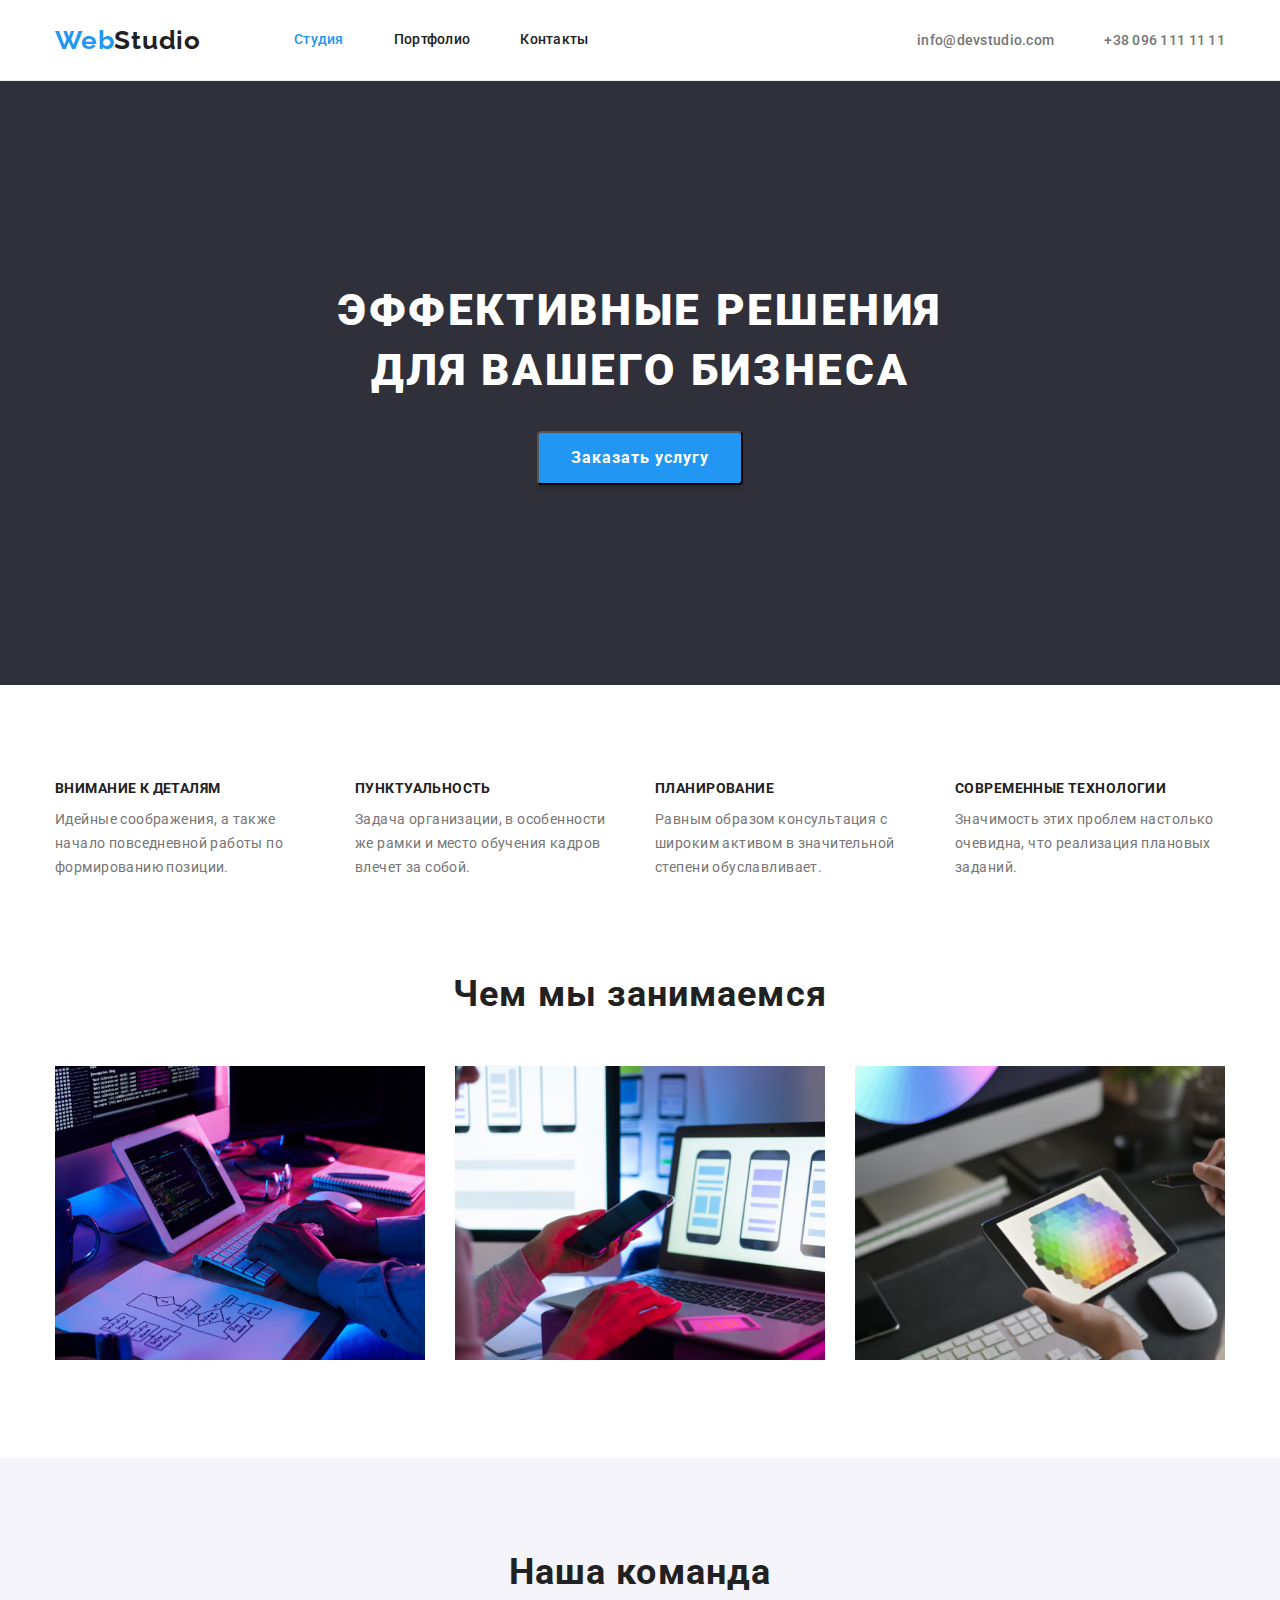
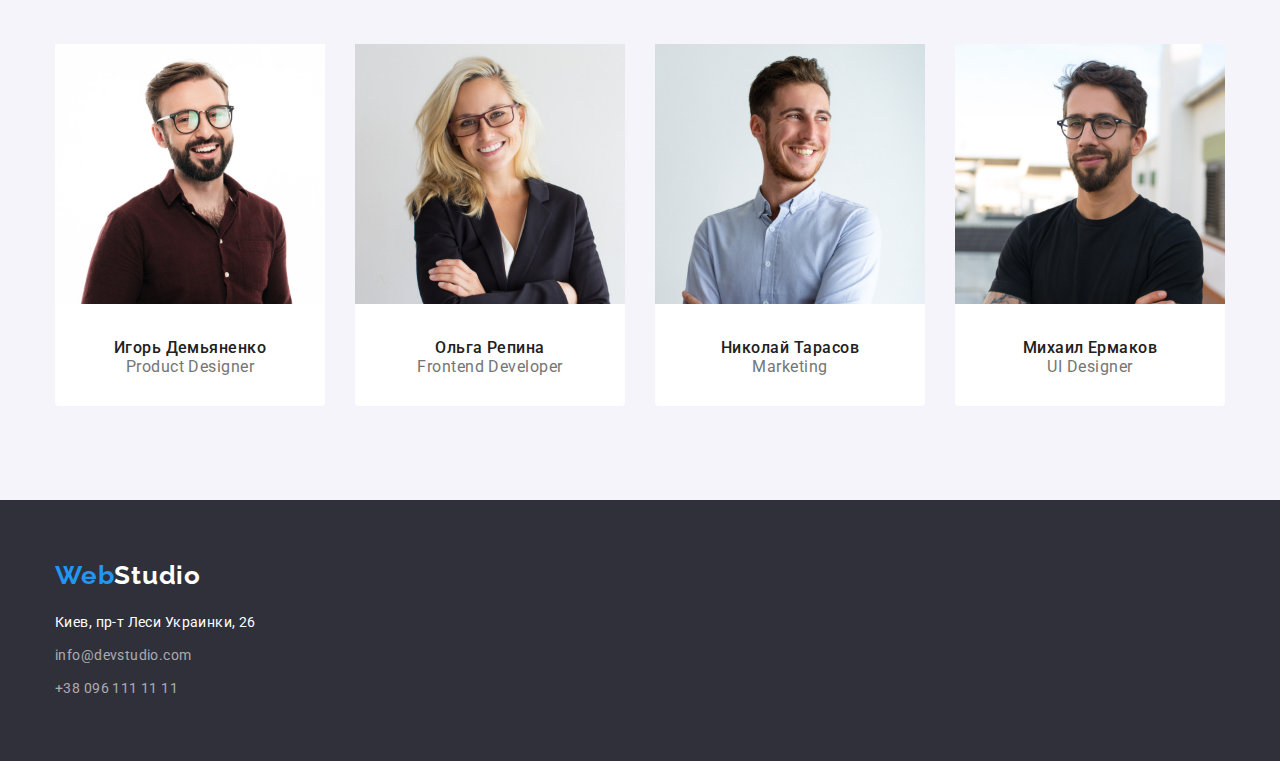
==== commit 0368a2ca: "робота над ошибками" ====
--- a/docs/index.html
+++ b/docs/index.html
@@ -144,8 +144,10 @@
               height="260"
               width="270"
             />
-            <h3 class="team-name">Игорь Демьяненко</h3>
+           <div class="team-box"> 
+             <h3 class="team-name">Игорь Демьяненко</h3>
             <p lang="en" class="team-post">Product Designer</p>
+          </div>
             <ul>
               <li class="list"></li>
               <li class="list"></li>
@@ -159,8 +161,10 @@
               height="260"
               width="270"
             />
+            <div class="team-box"> 
             <h3 class="team-name">Ольга Репина</h3>
             <p lang="en" class="team-post">Frontend Developer</p>
+            </div>
             <ul>
               <li class="list"></li>
               <li class="list"></li>
@@ -174,8 +178,10 @@
               height="260"
               width="270"
             />
+            <div class="team-box"> 
             <h3 class="team-name">Николай Тарасов</h3>
             <p lang="en" class="team-post">Marketing</p>
+            </div>
             <ul>
               <li class="list"></li>
               <li class="list"></li>
@@ -184,8 +190,10 @@
           </li>
           <li class="team-item">
             <img src="./img/hero4.jpg" alt="Ермаков" height="260" width="270" />
+            <div class="team-box"> 
             <h3 class="team-name">Михаил Ермаков</h3>
             <p lang="en" class="team-post">UI Designer</p>
+            </div>
             <ul>
               <li class="list"></li>
               <li class="list"></li>
--- a/docs/css/style.css
+++ b/docs/css/style.css
@@ -1,29 +1,28 @@
-
-*/
-*,
+*/ *,
 *::before,
 *::after {
     box-sizing: border-box;
 }
 
 :root {
-   --main-font: roboto, sans-serif;
-   --secondary-font: raleway, sans-serif;
-   --secondary-button-color: #F5F4FA;
-
-   --primary-bg-color: #ffffff;
-   --secondary-bg-color: #f5f4fa;
-   --footer-bg-color: #2f303a;
-
-   --primary-text-color: #757575;
-   --secondary-text-color: #ffffff;
-   --title-text-color: #212121;
-
-   --logo-white-color: #ffffff;
-   --logo-blask-color: #212121;
-   --hover-button-color: #188CE8;
-   --accent-color: #2196f3;
-}
+    --main-font: roboto, sans-serif;
+    --secondary-font: raleway, sans-serif;
+    --secondary-button-color: #F5F4FA;
+
+    --primary-bg-color: #ffffff;
+    --secondary-bg-color: #f5f4fa;
+    --footer-bg-color: #2f303a;
+
+    --primary-text-color: #757575;
+    --secondary-text-color: #ffffff;
+    --title-text-color: #212121;
+
+    --logo-white-color: #ffffff;
+    --logo-blask-color: #212121;
+    --hover-button-color: #188CE8;
+    --accent-color: #2196f3;
+}
+
 /*main*/
 .conteiner {
     margin-left: auto;
@@ -32,12 +31,9 @@
     padding-left: 15px;
     padding-right: 15px;
     /* outline: 2px solid red; */
-    
-}
-.section {
-   padding-top: 94px;
-   padding-bottom: 94px;
- }
+
+}
+
 h1,
 h2,
 h3,
@@ -47,9 +43,10 @@
 p {
     margin: 0;
 }
+
 body {
-   font-family: var(--main-font);
-   color: var(--primary-text-color);
+    font-family: var(--main-font);
+    color: var(--primary-text-color);
 }
 
 .visually-hidden {
@@ -62,14 +59,17 @@
     border: 0;
     clip: rect(0 0 0 0);
 }
+
 .link {
     text-decoration: none;
 }
+
 .list {
     padding: 0px;
     margin: 0px;
     list-style-type: none;
 }
+
 .pages {
     font-family: var(--main-font);
 
@@ -84,9 +84,11 @@
     letter-spacing: 0.03em;
     font-size: 26px;
 }
+
 .logo-header {
     color: var(--logo-blask-color);
 }
+
 .logo-footer {
     color: var(--logo-white-color);
 }
@@ -112,8 +114,8 @@
 }
 
 .nav-list {
-   display: flex;
-   margin-left: 93px;
+    display: flex;
+    margin-left: 93px;
 }
 
 .nav-item:not(:last-child) {
@@ -136,12 +138,13 @@
 .nav-link:focus {
     color: var(--accent-color);
 }
+
 .nav-link.current {
     color: var(--accent-color);
 }
 
 .info-list {
-   display: flex;
+    display: flex;
 }
 
 .info-item:not(:last-child) {
@@ -168,9 +171,11 @@
 .address {
     margin-top: 20px;
 }
+
 .address-item:not(:last-child) {
     margin-bottom: 9px;
 }
+
 .address-link {
     font-style: normal;
     font-weight: normal;
@@ -179,6 +184,7 @@
     letter-spacing: 0.03em;
     color: var(--secondary-text-color);
 }
+
 .address-link.info {
     color: rgba(255, 255, 255, 0.6);
 }
@@ -187,7 +193,6 @@
 
 /* hero */
 .hero.section {
-    max-width: 1600px;
     margin-left: auto;
     margin-right: auto;
     background-color: var(--footer-bg-color);
@@ -198,8 +203,9 @@
     padding-top: 200px;
     padding-bottom: 200px;
 }
+
 .hero-title {
-    padding-bottom: 20px;
+    /* padding-bottom: 20px; */
     font-weight: 900;
     font-size: 44px;
     line-height: 1.36;
@@ -209,8 +215,9 @@
     color: var(--secondary-text-color);
     font-size: 44px;
 }
+
 .hero-button {
-    padding-bottom: 20px;
+    margin-top: 30px;
     display: inline-block;
     border-radius: 4px;
     padding: 10px 32px;
@@ -224,6 +231,7 @@
     box-shadow: 0px 4px 4px rgba(0, 0, 0, 0.15);
     font-size: 16px;
 }
+
 .hero-button:hover,
 .hero-button:focus {
     background-color: var(--hover-button-color);
@@ -237,6 +245,7 @@
     margin-left: -15px;
     margin-right: -15px;
 }
+
 .advantage-item {
     margin-left: 15px;
     margin-right: 15px;
@@ -252,6 +261,7 @@
     text-transform: uppercase;
     color: var(--title-text-color);
 }
+
 .advantage-text {
     font-weight: normal;
     font-size: 14px;
@@ -259,10 +269,12 @@
     letter-spacing: 0.03em;
     color: var(--primary-text-color);
 }
+
 .main-about {
     padding-bottom: 94px;
     padding-top: 94px;
 }
+
 .about-title {
     margin-bottom: 50px;
     font-weight: 700;
@@ -276,6 +288,7 @@
 .about-list {
     display: flex;
 }
+
 .about-item:not(:last-child) {
     margin-right: 30px;
 }
@@ -289,6 +302,7 @@
 .team {
     background-color: var(--secondary-bg-color);
 }
+
 .team-title {
     margin-bottom: 50px;
     font-weight: 700;
@@ -302,39 +316,44 @@
 .team-list {
     display: flex;
 }
-
+.team-box {
+   padding-top: 30px;
+   padding-bottom: 30px;
+}
+ 
 .team-item {
     text-align: center;
     border-bottom-right-radius: 4px;
     border-bottom-left-radius: 4px;
     background-color: var(--primary-bg-color);
 }
+
 .team-item:not(:last-child) {
     margin-right: 30px;
 }
 
 .team-name {
-    margin-top: 30px;
-    margin-bottom: 10px;
     font-weight: 500;
     font-size: 16px;
     line-height: 1.19;
     letter-spacing: 0.03em;
     color: var(--title-text-color);
 }
+
 .team-post {
-    margin-bottom: 30px;
     font-weight: 400;
     font-size: 16px;
     line-height: 1.19;
     letter-spacing: 0.03em;
     color: var(--primary-text-color);
 }
+
 /*footer*/
 .footer {
     background-color: var(--footer-bg-color);
 }
-.footer .conteiner {
+
+.footer{
     padding-top: 60px;
     padding-bottom: 60px;
 }
@@ -345,42 +364,52 @@
     padding-top: 94px;
     padding-bottom: 94px;
 }
+
 .filter {
     text-align: center;
-    padding-bottom: 50px;
-}
+}
+
 .filter-button {
-   display: inline-block;
-   border: 0px;
-   border-radius: 4px;
-   padding: 6px 22px;
-   font-family: Roboto;
-   font-weight: 500;
-   font-size: 16px;
-   line-height: 1.62;
-   letter-spacing: 0.03em;
-   background-color: var(--secondary-bg-color);
-   color: var(--title-text-color);
-}
+    display: inline-block;
+    border: 0px;
+    border-radius: 4px;
+    margin-bottom: 50px;
+    padding: 6px 22px;
+    font-family: Roboto;
+    font-weight: 500;
+    font-size: 16px;
+    line-height: 1.62;
+    letter-spacing: 0.03em;
+    background-color: var(--secondary-bg-color);
+    color: var(--title-text-color);
+    cursor: pointer;
+}
+
 .filter-button:focus,
 .filter-button:hover {
     background-color: var(--accent-color);
     color: var(--secondary-text-color);
-}
+    cursor: pointer;
+}
+
 .filter-button:not(:last-child) {
     margin-right: 8px;
-}
+
+}
+
 .filter-list {
-   text-align: center;
-   list-style: none;
-  display: flex;
-  flex-wrap: wrap;
-  justify-content: center;
-
-}
+    text-align: center;
+    list-style: none;
+    display: flex;
+    flex-wrap: wrap;
+    justify-content: center;
+
+}
+
 .filter-item {
-   padding: 8px;
-   border-bottom: var(--primary-text-color);
+    margin: 8px;
+    border-bottom: var(--primary-text-color);
+    cursor: pointer;
 }
 
 /* project*/
@@ -390,30 +419,31 @@
     flex-wrap: wrap;
     margin: -15px;
 }
+
 .project-item {
+    text-decoration: none;
     outline: 1px solid #eeeeee;
     margin: 15px;
     flex-basis: calc((100% - 90px) / 3);
+
 }
 
 .project-name {
-    padding-left: 24px;
-    padding-right: 24px;
-    padding-top: 20px;
-    padding-bottom: 4px;
     font-weight: 700;
     font-size: 18px;
     line-height: 2;
     letter-spacing: 0.06em;
     color: var(--title-text-color);
 }
+.project-box {
+    display: inline-block;
+    margin: 20px 24px 20px 24px;
+}
+
 .project-type {
-    padding-left: 24px;
-    padding-right: 24px;
-    padding-bottom: 20px;
     font-weight: 400;
     font-size: 16px;
     line-height: 1.87;
     letter-spacing: 0.03em;
     color: var(--primary-text-color);
-}
+}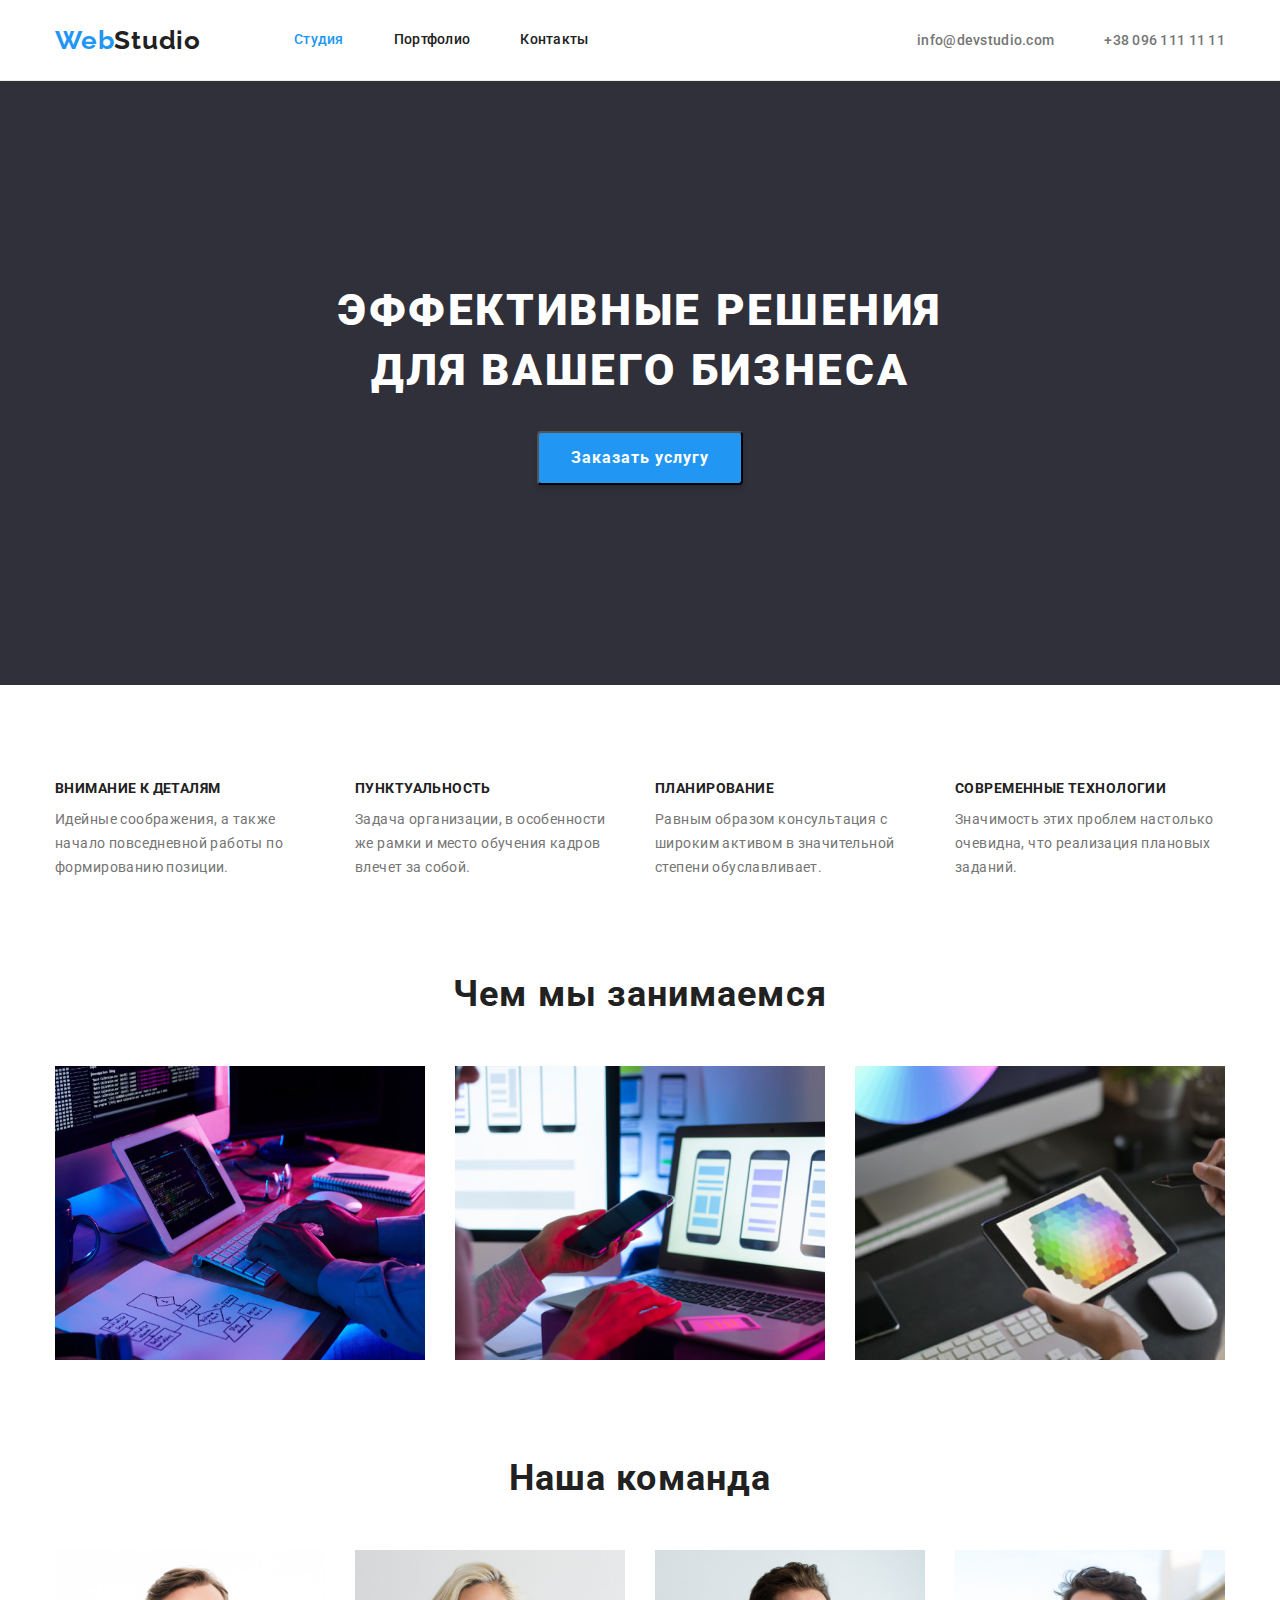
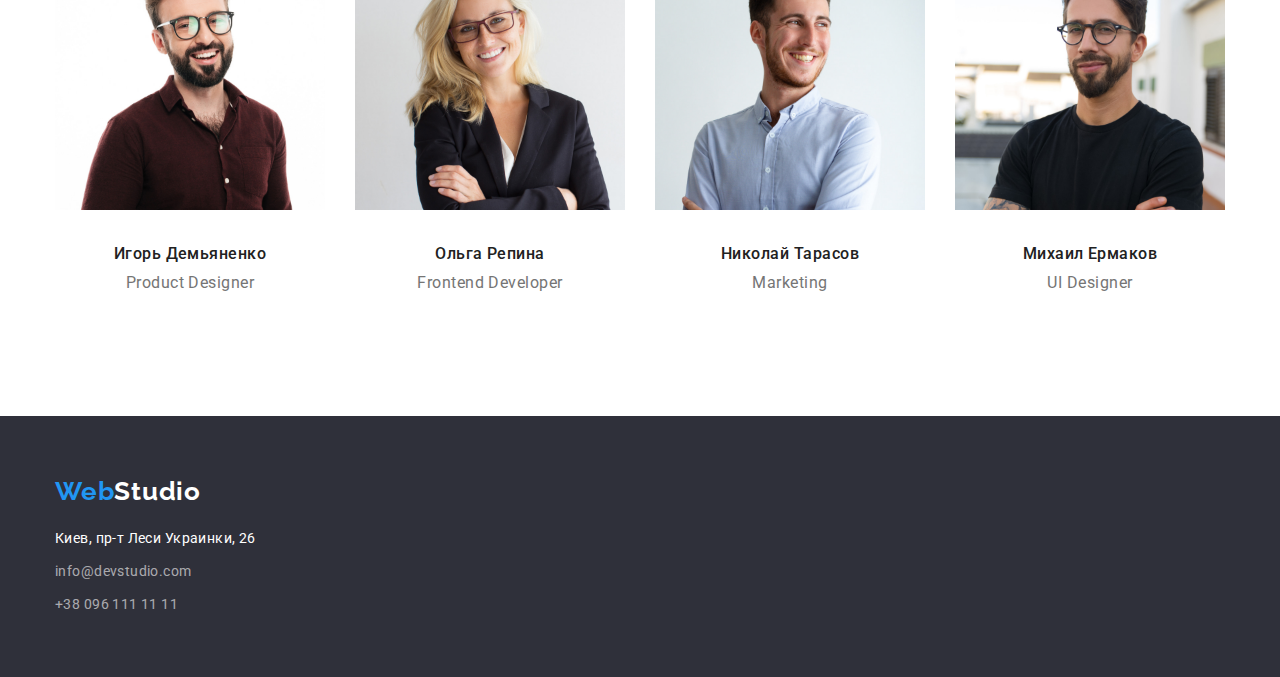
==== commit 1816b3b1: "ошибки с падингом" ====
--- a/docs/index.html
+++ b/docs/index.html
@@ -1,26 +1,24 @@
 <!DOCTYPE html>
 <html lang="ru">
-  <head>
-    <meta charset="UTF-8" />
-    <meta http-equiv="X-UA-Compatible" content="IE=edge" />
-    <meta name="viewport" content="width=device-width, initial-scale=1.0" />
-    <title>Document</title>
-    <link rel="preconnect" href="https://fonts.googleapis.com" />
-    <link rel="preconnect" href="https://fonts.gstatic.com" crossorigin />
-    <link
-      href="https://fonts.googleapis.com/css2?family=Raleway:wght@700&family=Roboto:wght@400;500;700;900&display=swap"
-      rel="stylesheet"
-    />
-    <link
-    href="https://cdnjs.cloudflare.com/ajax/libs/modern-normalize/1.1.0/modern-normalize.min.css"
-    rel="stylesheet"
-  />
-    <link rel="stylesheet" href="./css/style.css" />
-  </head>
-  <body class="pages">
-    <!-- Шапка сайта -->
-    <header class="page-header">
-      <div class="main-nav conteiner">
+
+<head>
+  <meta charset="UTF-8" />
+  <meta http-equiv="X-UA-Compatible" content="IE=edge" />
+  <meta name="viewport" content="width=device-width, initial-scale=1.0" />
+  <title>Document</title>
+  <link rel="preconnect" href="https://fonts.googleapis.com" />
+  <link rel="preconnect" href="https://fonts.gstatic.com" crossorigin />
+  <link href="https://fonts.googleapis.com/css2?family=Raleway:wght@700&family=Roboto:wght@400;500;700;900&display=swap"
+    rel="stylesheet" />
+  <link href="https://cdnjs.cloudflare.com/ajax/libs/modern-normalize/1.1.0/modern-normalize.min.css"
+    rel="stylesheet" />
+  <link rel="stylesheet" href="./css/style.css" />
+</head>
+
+<body class="pages">
+  <!-- Шапка сайта -->
+  <header class="page-header">
+    <div class="main-nav conteiner">
       <nav class="nav-content">
         <a href="./index.html" lang="en" class="logo logo-header link">
           <span class="logo-accent">Web</span>Studio
@@ -33,8 +31,8 @@
             <a href="./portfolio.html" class="nav-link link">Портфолио</a>
           </li>
           <li class="nav-item"><a href="#address" class="nav-link link">Контакты
-          </a>
-        </li>
+            </a>
+          </li>
         </ul>
       </nav>
       <ul class="info-list list">
@@ -46,24 +44,24 @@
         </li>
       </ul>
     </div>
-    </header>
-    <main> 
-      <!-- Герой -->
-      <section class="hero section">
-        <div class="conteiner">
-          <div class="hero-content">
-            <h1 class="hero-title">Эффективные решения <br />для вашего бизнеса</h1>
-            <button type="button" class="hero-button">Заказать услугу</button>
-          </div>
+  </header>
+  <main>
+    <!-- Герой -->
+    <section class="hero section">
+      <div class="conteiner">
+        <div class="hero-content">
+          <h1 class="hero-title">Эффективные решения <br />для вашего бизнеса</h1>
+          <button type="button" class="hero-button">Заказать услугу</button>
         </div>
-      </section>
-      <!-- Преимущества -->
-      <section class="section">
-        <div class="conteiner">
-          <h2 class="visually-hidden">Наши преимущества</h2>
+      </div>
+    </section>
+    <!-- Преимущества -->
+    <section class="section">
+      <div class="conteiner">
+        <h2 class="visually-hidden">Наши преимущества</h2>
         <ul class="advantage-list list">
           <li class="advantage-item"">
-            <h3 class="advantage-title">Внимание к деталям</h3>
+            <h3 class=" advantage-title">Внимание к деталям</h3>
             <p class="advantage-text">
               Идейные соображения, а также<br />
               начало повседневной работы по<br />
@@ -71,7 +69,7 @@
             </p>
           </li>
           <li class="advantage-item"">
-            <h3 class="advantage-title">Пунктуальность</h3>
+            <h3 class=" advantage-title">Пунктуальность</h3>
             <p class="advantage-text">
               Задача организации, в особенности<br />
               же рамки и место обучения кадров<br />
@@ -79,7 +77,7 @@
             </p>
           </li>
           <li class="advantage-item"">
-            <h3 class="advantage-title">Планирование</h3>
+            <h3 class=" advantage-title">Планирование</h3>
             <p class="advantage-text">
               Равным образом консультация с<br />
               широким активом в значительной<br />
@@ -87,7 +85,7 @@
             </p>
           </li>
           <li class="advantage-item"">
-            <h3 class="advantage-title">Современные технологии</h3>
+            <h3 class=" advantage-title">Современные технологии</h3>
             <p class="advantage-text">
               Значимость этих проблем настолько<br />
               очевидна, что реализация плановых<br />
@@ -96,74 +94,37 @@
           </li>
         </ul>
       </div>
-      </section>
-      <!-- Примеры работ -->
-      <section class="section">
-        <div class=" main-about conteiner">
+    </section>
+    <!-- Примеры работ -->
+    <section class="section">
+      <div class=" main-about conteiner">
         <h2 class="about-title">Чем мы занимаемся</h2>
         <ul class="about-list list">
           <li class="about-item">
             <a href="" class="link">
-            <img
-              src="./img/img.jpg"
-              alt="Бекенд и фроненд"
-              height="294"
-              width="370"
-            /></a>
+              <img src="./img/img.jpg" alt="Бекенд и фроненд" height="294" width="370" /></a>
           </li>
           <li class="about-item">
             <a href="" class="link"></a>
-            <img
-              src="./img/box2.jpg"
-              alt="Лендинг сайтов"
-              height="294"
-              width="370"
-            /></a>
+            <img src="./img/box2.jpg" alt="Лендинг сайтов" height="294" width="370" /></a>
           </li>
           <li class="about-item">
             <a href="" class="link"></a>
-            <img
-              src="./img/box3.jpg"
-              alt="Подбор цветовой палитры"
-              height="294"
-              width="370"
-            /></a>
+            <img src="./img/box3.jpg" alt="Подбор цветовой палитры" height="294" width="370" /></a>
           </li>
         </ul>
       </div>
-      </section>
-      <!-- Наша команда -->
-      <section class="team section">
-        <div class="conteiner">
+    </section>
+    <!-- Наша команда -->
+    <section class="team-section">
+      <div class="conteiner">
         <h2 class="team-title">Наша команда</h2>
         <ul class="team-list list">
           <li class="team-item">
-            <img
-              src="./img/imghero1.jpg"
-              alt="Демьяненко"
-              height="260"
-              width="270"
-            />
-           <div class="team-box"> 
-             <h3 class="team-name">Игорь Демьяненко</h3>
-            <p lang="en" class="team-post">Product Designer</p>
-          </div>
-            <ul>
-              <li class="list"></li>
-              <li class="list"></li>
-              <li class="list"></li>
-            </ul>
-          </li>
-          <li class="team-item">
-            <img
-              src="./img/imghero2.jpg"
-              alt="Репина"
-              height="260"
-              width="270"
-            />
-            <div class="team-box"> 
-            <h3 class="team-name">Ольга Репина</h3>
-            <p lang="en" class="team-post">Frontend Developer</p>
+            <img src="./img/imghero1.jpg" alt="Демьяненко" height="260" width="270" />
+            <div class="team-box">
+              <h3 class="team-name">Игорь Демьяненко</h3>
+              <p lang="en" class="team-post">Product Designer</p>
             </div>
             <ul>
               <li class="list"></li>
@@ -172,15 +133,22 @@
             </ul>
           </li>
           <li class="team-item">
-            <img
-              src="./img/imghero3.jpg"
-              alt="Тарасов"
-              height="260"
-              width="270"
-            />
-            <div class="team-box"> 
-            <h3 class="team-name">Николай Тарасов</h3>
-            <p lang="en" class="team-post">Marketing</p>
+            <img src="./img/imghero2.jpg" alt="Репина" height="260" width="270" />
+            <div class="team-box">
+              <h3 class="team-name">Ольга Репина</h3>
+              <p lang="en" class="team-post">Frontend Developer</p>
+            </div>
+            <ul>
+              <li class="list"></li>
+              <li class="list"></li>
+              <li class="list"></li>
+            </ul>
+          </li>
+          <li class="team-item">
+            <img src="./img/imghero3.jpg" alt="Тарасов" height="260" width="270" />
+            <div class="team-box">
+              <h3 class="team-name">Николай Тарасов</h3>
+              <p lang="en" class="team-post">Marketing</p>
             </div>
             <ul>
               <li class="list"></li>
@@ -190,9 +158,9 @@
           </li>
           <li class="team-item">
             <img src="./img/hero4.jpg" alt="Ермаков" height="260" width="270" />
-            <div class="team-box"> 
-            <h3 class="team-name">Михаил Ермаков</h3>
-            <p lang="en" class="team-post">UI Designer</p>
+            <div class="team-box">
+              <h3 class="team-name">Михаил Ермаков</h3>
+              <p lang="en" class="team-post">UI Designer</p>
             </div>
             <ul>
               <li class="list"></li>
@@ -200,31 +168,32 @@
               <li class="list"></li>
             </ul>
           </li>
-        </ul>  
+        </ul>
       </div>
-      </section>
-  
-    </main>
-    <!-- Футер -->
-    <footer class="footer"> 
-  <div class=" conteiner">
+    </section>
+
+  </main>
+  <!-- Футер -->
+  <footer class="footer">
+    <div class=" conteiner">
       <a href="./index.html" lang="en" class="logo logo-footer link">
         <span class="logo-accent">Web</span>Studio
       </a>
       <address id="address" class="address">
         <ul class="address-list list">
-            <li class="address-item">
-                <a href="" class="address-link link">Киев, пр-т Леси Украинки, 26</a>
-            </li>
-            <li class="address-item">
-                <a href="mailto:info@devstudio.com" lang="en" class="address-link info link">info@devstudio.com</a>
-            </li>
-            <li class="address-item">
-                <a href="tel:+380961111111" class="address-link info link">+38 096 111 11 11</a>
-            </li>
+          <li class="address-item">
+            <a href="" class="address-link link">Киев, пр-т Леси Украинки, 26</a>
+          </li>
+          <li class="address-item">
+            <a href="mailto:info@devstudio.com" lang="en" class="address-link info link">info@devstudio.com</a>
+          </li>
+          <li class="address-item">
+            <a href="tel:+380961111111" class="address-link info link">+38 096 111 11 11</a>
+          </li>
         </ul>
-    </address>
-  </div>
-    </footer>
-  </body>
-</html>
+      </address>
+    </div>
+  </footer>
+</body>
+
+</html>--- a/docs/css/style.css
+++ b/docs/css/style.css
@@ -47,6 +47,14 @@
 body {
     font-family: var(--main-font);
     color: var(--primary-text-color);
+}
+.section {
+    padding-top: 94px;
+}
+.conteiner {
+    width: 1200px;
+    padding: 0 15px;
+    margin: auto;
 }
 
 .visually-hidden {
@@ -196,12 +204,12 @@
     margin-left: auto;
     margin-right: auto;
     background-color: var(--footer-bg-color);
-}
-
-.hero-content {
-    text-align: center;
     padding-top: 200px;
     padding-bottom: 200px;
+}
+
+.hero-content {
+    text-align: center;
 }
 
 .hero-title {
@@ -240,7 +248,7 @@
 
 /* advantage */
 .advantage-list {
-    padding-top: 94px;
+
     display: flex;
     margin-left: -15px;
     margin-right: -15px;
@@ -270,35 +278,31 @@
     color: var(--primary-text-color);
 }
 
-.main-about {
+
+
+.about-title {
+    margin-bottom: 50px;
+    font-weight: 700;
+    font-size: 36px;
+    line-height: 1.16;
+    text-align: center;
+    letter-spacing: 0.03em;
+    color: var(--title-text-color);
+}
+
+.about-list {
+    display: flex;
+}
+
+.about-item:not(:last-child) {
+    margin-right: 30px;
+}
+
+/* team */
+ .team-section {
     padding-bottom: 94px;
     padding-top: 94px;
-}
-
-.about-title {
-    margin-bottom: 50px;
-    font-weight: 700;
-    font-size: 36px;
-    line-height: 1.16;
-    text-align: center;
-    letter-spacing: 0.03em;
-    color: var(--title-text-color);
-}
-
-.about-list {
-    display: flex;
-}
-
-.about-item:not(:last-child) {
-    margin-right: 30px;
-}
-
-/* team */
-.team .conteiner {
-    padding-top: 94px;
-    padding-bottom: 94px;
-}
-
+ }
 .team {
     background-color: var(--secondary-bg-color);
 }
@@ -338,6 +342,7 @@
     line-height: 1.19;
     letter-spacing: 0.03em;
     color: var(--title-text-color);
+    margin-bottom: 10px;
 }
 
 .team-post {
@@ -361,10 +366,11 @@
 
 /* filter */
 .main-project {
-    padding-top: 94px;
-    padding-bottom: 94px;
-}
-
+}
+.filter-section {
+    margin-bottom: 94px;
+    margin-top: 94px;
+}
 .filter {
     text-align: center;
 }
@@ -398,16 +404,17 @@
 }
 
 .filter-list {
+    margin: 0px;
+    padding: 0px;
     text-align: center;
     list-style: none;
     display: flex;
     flex-wrap: wrap;
     justify-content: center;
-
 }
 
 .filter-item {
-    margin: 8px;
+    margin: 4px;
     border-bottom: var(--primary-text-color);
     cursor: pointer;
 }
@@ -418,6 +425,7 @@
     display: flex;
     flex-wrap: wrap;
     margin: -15px;
+    margin-bottom: 94px;
 }
 
 .project-item {
@@ -437,7 +445,8 @@
 }
 .project-box {
     display: inline-block;
-    margin: 20px 24px 20px 24px;
+    margin: 20px 24px;
+    width: calc(100% - 50px);
 }
 
 .project-type {
